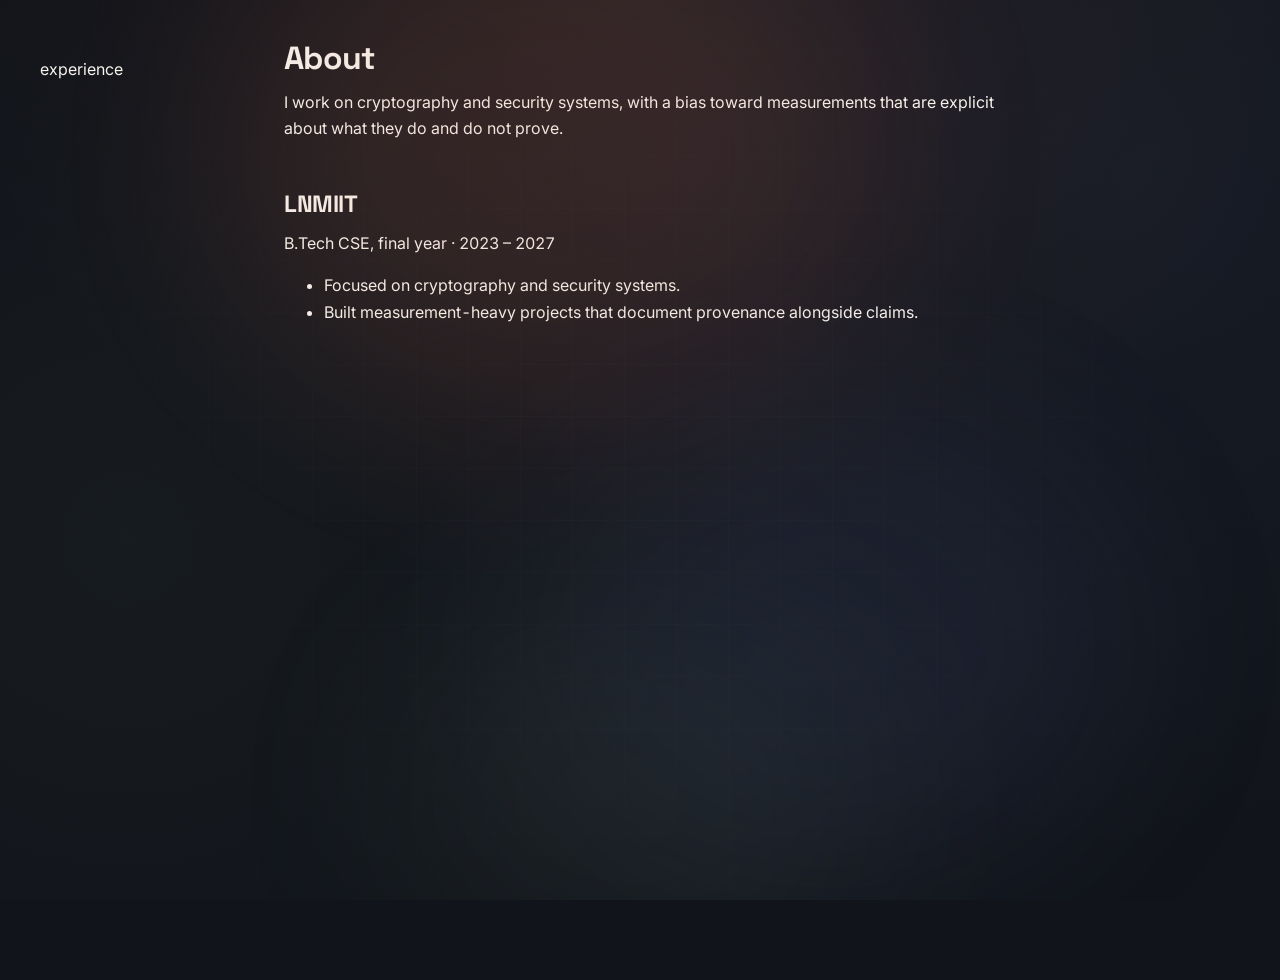
==== about/index.html @ dc4ce3a3 "Deploy portfolio: Human-centric warm palette, visible animations, mobile responsiveness, dispute des" ====
<!DOCTYPE html><html lang="en" data-astro-cid-37fxchfa> <head><meta charset="utf-8"><meta name="viewport" content="width=device-width, initial-scale=1"><meta name="description" content><link rel="canonical" href="https://raghavpathak.me/about/"><meta property="og:title" content="About | Raghav Pathak"><meta property="og:description" content><meta property="og:url" content="https://raghavpathak.me/about/"><meta property="og:type" content="website"><meta property="og:image" content="https://raghavpathak.me/og.png"><meta property="og:image:width" content="1200"><meta property="og:image:height" content="630"><meta name="twitter:card" content="summary_large_image"><title>About | Raghav Pathak</title><link rel="stylesheet" href="/_astro/about.CEhJTLS2.css">
<style>.prose[data-astro-cid-apjhz64k]{max-width:72ch;font-size:1rem}.prose[data-astro-cid-apjhz64k] h1{font-size:2rem;line-height:1.15;margin:0 0 .75rem}.prose[data-astro-cid-apjhz64k] h2{font-size:1.47rem;line-height:1.2;margin:3rem 0 .75rem}.prose[data-astro-cid-apjhz64k] h3{font-size:1.18rem;line-height:1.3;margin:2rem 0 .5rem}.prose[data-astro-cid-apjhz64k] p,.prose[data-astro-cid-apjhz64k] ul,.prose[data-astro-cid-apjhz64k] ol,.prose[data-astro-cid-apjhz64k] pre{margin:0 0 1rem}.prose[data-astro-cid-apjhz64k] code{font-family:var(--font-mono);font-size:.875em;background:#ffffff0f;padding:.15rem .4rem;border-radius:4px;border:1px solid var(--rule)}.prose[data-astro-cid-apjhz64k] pre code{background:transparent;padding:0;border:none}
.page[data-astro-cid-kh7btl4r]{display:grid;grid-template-columns:200px minmax(0,1fr);gap:var(--gutter)}@media(max-width:1023px){.page[data-astro-cid-kh7btl4r]{grid-template-columns:1fr;gap:1rem}}
</style></head> <body data-astro-cid-37fxchfa> <div class="interactive-bg-wrapper" id="interactive-bg-wrapper" aria-hidden="true" data-astro-cid-t4ic7t5r> <!-- Warm Architectural Micro-Grid --> <div class="ambient-grid-overlay" data-astro-cid-t4ic7t5r></div> <!-- Warm Breathing Ambient Aurora Meshes --> <div class="ambient-aurora-glow glow-terracotta" data-astro-cid-t4ic7t5r></div> <div class="ambient-aurora-glow glow-indigo" data-astro-cid-t4ic7t5r></div> <div class="ambient-aurora-glow glow-sage" data-astro-cid-t4ic7t5r></div> <!-- Interactive Dual-Domain Constellation Canvas --> <canvas id="ambient-canvas" class="ambient-canvas" data-astro-cid-t4ic7t5r></canvas> </div> <script>
  (function() {
    var canvas = document.getElementById('ambient-canvas');
    if (!canvas) return;

    var ctx = canvas.getContext('2d');
    if (!ctx) return;

    var width = 0;
    var height = 0;
    var animationFrameId = null;

    // Smooth mouse position tracking with physics spring
    var mouse = {
      x: -2000,
      y: -2000,
      targetX: -2000,
      targetY: -2000,
      radius: 175,
      isActive: false
    };

    function resize() {
      var dpr = Math.min(window.devicePixelRatio || 1, 2);
      width = canvas.width = window.innerWidth * dpr;
      height = canvas.height = window.innerHeight * dpr;
      canvas.style.width = window.innerWidth + 'px';
      canvas.style.height = window.innerHeight + 'px';
      ctx.scale(dpr, dpr);
    }
    resize();
    window.addEventListener('resize', resize, { passive: true });

    window.addEventListener('mousemove', function(e) {
      mouse.targetX = e.clientX;
      mouse.targetY = e.clientY;
      mouse.isActive = true;
    }, { passive: true });

    window.addEventListener('mouseleave', function() {
      mouse.targetX = -2000;
      mouse.targetY = -2000;
      mouse.isActive = false;
    }, { passive: true });

    // Touch support for interactive mobile canvas
    window.addEventListener('touchmove', function(e) {
      if (e.touches.length > 0) {
        mouse.targetX = e.touches[0].clientX;
        mouse.targetY = e.touches[0].clientY;
        mouse.isActive = true;
      }
    }, { passive: true });

    var isMobile = window.innerWidth < 768;
    var particleCount = isMobile ? 26 : 48;
    var particles = [];

    // Node palette: Warm Terracotta (AI/Human), Slate Indigo (Cryptography), Soft Sand (Bridge)
    var nodeColors = [
      { r: 224, g: 122, b: 95, type: 'terracotta', glow: 'rgba(224, 122, 95, 0.7)' }, // Warm Terracotta
      { r: 107, g: 127, b: 196, type: 'indigo', glow: 'rgba(107, 127, 196, 0.7)' },     // Slate Indigo
      { r: 230, g: 204, b: 178, type: 'sand', glow: 'rgba(230, 204, 178, 0.6)' },       // Soft Sand
      { r: 139, g: 168, b: 136, type: 'sage', glow: 'rgba(139, 168, 136, 0.7)' }        // Muted Sage
    ];

    for (var i = 0; i < particleCount; i++) {
      var colorObj = nodeColors[i % nodeColors.length];
      var isSpecial = i % 4 === 0;
      particles.push({
        x: Math.random() * window.innerWidth,
        y: Math.random() * window.innerHeight,
        vx: (Math.random() - 0.5) * 0.45,
        vy: (Math.random() - 0.5) * 0.45,
        baseRadius: isSpecial ? 2.8 : (Math.random() * 1.5 + 1.6),
        alpha: Math.random() * 0.3 + 0.55, // Distinct, visible alpha (0.55 - 0.85)
        color: colorObj,
        isSpecial: isSpecial,
        pulseOffset: Math.random() * Math.PI * 2
      });
    }

    var time = 0;

    function render() {
      var displayWidth = window.innerWidth;
      var displayHeight = window.innerHeight;
      ctx.clearRect(0, 0, displayWidth, displayHeight);
      time += 0.02;

      // Fluid mouse lerping
      mouse.x += (mouse.targetX - mouse.x) * 0.08;
      mouse.y += (mouse.targetY - mouse.y) * 0.08;

      var mode = document.documentElement.getAttribute('data-mode') || 'gui';
      var isTerminal = mode === 'terminal';
      var globalAlphaMul = isTerminal ? 0.4 : 1.0;

      // Soft ambient light wash around cursor
      if (mouse.isActive && mouse.x > 0 && mouse.y > 0 && !isTerminal) {
        var radGrad = ctx.createRadialGradient(mouse.x, mouse.y, 0, mouse.x, mouse.y, 220);
        radGrad.addColorStop(0, 'rgba(224, 122, 95, 0.07)');
        radGrad.addColorStop(0.5, 'rgba(107, 127, 196, 0.04)');
        radGrad.addColorStop(1, 'transparent');
        ctx.fillStyle = radGrad;
        ctx.fillRect(0, 0, displayWidth, displayHeight);
      }

      var maxConnectDist = isMobile ? 115 : 155;
      var maxConnectDistSq = maxConnectDist * maxConnectDist;

      // Draw connection lines first (behind particles)
      for (var i = 0; i < particles.length; i++) {
        var p1 = particles[i];

        for (var j = i + 1; j < particles.length; j++) {
          var p2 = particles[j];
          var dx = p1.x - p2.x;
          var dy = p1.y - p2.y;
          var distSq = dx * dx + dy * dy;

          if (distSq < maxConnectDistSq) {
            var cDist = Math.sqrt(distSq);
            var factor = 1 - cDist / maxConnectDist;
            
            // Check if near mouse for dynamic brightness amplification
            var midX = (p1.x + p2.x) * 0.5;
            var midY = (p1.y + p2.y) * 0.5;
            var mdx = midX - mouse.x;
            var mdy = midY - mouse.y;
            var mDist = Math.sqrt(mdx * mdx + mdy * mdy);
            var mouseBoost = (mDist < mouse.radius) ? (1 - mDist / mouse.radius) * 0.35 : 0;

            // Highly visible line alpha (0.18 - 0.42 with mouse boost)
            var lineAlpha = (factor * 0.22 + mouseBoost) * globalAlphaMul;

            ctx.beginPath();
            ctx.moveTo(p1.x, p1.y);
            ctx.lineTo(p2.x, p2.y);
            
            // Subtle dual-tone line blending
            if (p1.color.type === 'terracotta' || p2.color.type === 'terracotta') {
              ctx.strokeStyle = 'rgba(224, 122, 95, ' + lineAlpha + ')';
            } else {
              ctx.strokeStyle = 'rgba(107, 127, 196, ' + lineAlpha + ')';
            }
            ctx.lineWidth = mouseBoost > 0 ? 1.3 : 0.95;
            ctx.stroke();
          }
        }
      }

      // Update and draw luminescent nodes
      for (var i = 0; i < particles.length; i++) {
        var p = particles[i];

        // Organic drift
        p.x += p.vx;
        p.y += p.vy;

        // Smooth wrapping with boundary margin
        if (p.x < -20) p.x = displayWidth + 20;
        else if (p.x > displayWidth + 20) p.x = -20;
        if (p.y < -20) p.y = displayHeight + 20;
        else if (p.y > displayHeight + 20) p.y = -20;

        // Fluid cursor repulsion
        var cdx = p.x - mouse.x;
        var cdy = p.y - mouse.y;
        var dist = Math.sqrt(cdx * cdx + cdy * cdy);
        if (dist < mouse.radius && dist > 0) {
          var force = (mouse.radius - dist) / mouse.radius;
          p.x += (cdx / dist) * force * 1.5;
          p.y += (cdy / dist) * force * 1.5;
        }

        var breathing = Math.sin(time + p.pulseOffset) * 0.3;
        var curRadius = p.baseRadius + breathing;
        var curAlpha = Math.min(1.0, (p.alpha + breathing * 0.15) * globalAlphaMul);

        // Draw outer glowing halo
        ctx.save();
        ctx.shadowBlur = p.isSpecial ? 12 : 7;
        ctx.shadowColor = p.color.glow;

        ctx.beginPath();
        ctx.arc(p.x, p.y, curRadius, 0, Math.PI * 2);
        ctx.fillStyle = 'rgba(' + p.color.r + ', ' + p.color.g + ', ' + p.color.b + ', ' + curAlpha + ')';
        ctx.fill();

        // Technical cross mark on special nodes
        if (p.isSpecial && !isTerminal) {
          var arm = 4.5;
          ctx.strokeStyle = 'rgba(247, 244, 238, ' + (curAlpha * 0.6) + ')';
          ctx.lineWidth = 1;
          ctx.beginPath();
          ctx.moveTo(p.x - arm, p.y);
          ctx.lineTo(p.x + arm, p.y);
          ctx.moveTo(p.x, p.y - arm);
          ctx.lineTo(p.x, p.y + arm);
          ctx.stroke();
        }

        ctx.restore();
      }

      animationFrameId = requestAnimationFrame(render);
    }

    document.addEventListener('visibilitychange', function() {
      if (document.hidden) {
        if (animationFrameId) cancelAnimationFrame(animationFrameId);
      } else {
        animationFrameId = requestAnimationFrame(render);
      }
    });

    animationFrameId = requestAnimationFrame(render);
  })();
</script>   <main class="page grid" data-astro-cid-kh7btl4r> <div class="rail-col" data-astro-cid-kh7btl4r> <p class="section-label" data-astro-cid-kh7btl4r>experience</p> </div> <div class="prose" data-astro-cid-apjhz64k="true">  <h1 data-astro-cid-kh7btl4r>About</h1> <p data-astro-cid-kh7btl4r>
I work on cryptography and security systems, with a bias toward measurements that are explicit about what
        they do and do not prove.
</p> <section data-astro-cid-kh7btl4r> <h2 data-astro-cid-kh7btl4r>LNMIIT</h2> <p data-astro-cid-kh7btl4r>B.Tech CSE, final year · 2023 – 2027</p> <ul data-astro-cid-kh7btl4r> <li data-astro-cid-kh7btl4r>Focused on cryptography and security systems.</li><li data-astro-cid-kh7btl4r>Built measurement-heavy projects that document provenance alongside claims.</li> </ul> </section> </div>  </main>  </body></html>
---- _astro/about.CEhJTLS2.css ----
@import"https://fonts.googleapis.com/css2?family=Inter:wght@400;500;600;700&family=JetBrains+Mono:ital,wght@0,400;0,500;0,600;0,700;1,400&family=Space+Grotesk:wght@500;600;700&display=swap";:root,[data-theme=modern]{--ground: #11141a;--ground-mesh: radial-gradient(circle at 50% -12%, rgba(224, 122, 95, .09) 0%, transparent 60%), radial-gradient(circle at 90% 20%, rgba(107, 127, 196, .07) 0%, transparent 50%), radial-gradient(circle at 10% 60%, rgba(139, 168, 136, .05) 0%, transparent 45%);--panel: #171b24;--panel-glass: rgba(23, 27, 36, .82);--panel-hover: #1f2430;--panel-border: rgba(245, 240, 230, .09);--ink: #f7f4ee;--ink-dim: #cdc5b8;--ink-quiet: #8c857b;--rule: rgba(240, 232, 220, .08);--rule-bright: rgba(240, 232, 220, .16);--terracotta: #e07a5f;--terracotta-glow: rgba(224, 122, 95, .18);--sage: #8ba888;--sage-glow: rgba(139, 168, 136, .18);--indigo: #6b7fc4;--indigo-glow: rgba(107, 127, 196, .18);--sand: #e6ccb2;--cyan: #5ea8d8;--cyan-glow: rgba(94, 168, 216, .15);--blue: #5e81ac;--emerald: #8ba888;--emerald-glow: rgba(139, 168, 136, .15);--amber: #d97746;--violet: #818cf8;--measured: #5ea8d8;--sourced: #6b7fc4;--caveat: #e07a5f;--page-pad: clamp(16px, 3.5vw, 40px);--gutter: 44px;--radius-sm: 6px;--radius-md: 10px;--radius-lg: 14px;--font-mono: "JetBrains Mono", "IBM Plex Mono", ui-monospace, monospace;--font-sans: "Inter", system-ui, -apple-system, sans-serif;--font-display: "Space Grotesk", "Inter", sans-serif;color-scheme:dark}[data-theme=matrix]{--ground: #0d1410;--panel: #131c16;--panel-glass: rgba(19, 28, 22, .88);--panel-hover: #1a271f;--panel-border: rgba(139, 168, 136, .25);--ink: #e8f2e8;--ink-dim: #b4cbb7;--ink-quiet: #78977c;--rule: rgba(139, 168, 136, .12);--rule-bright: rgba(139, 168, 136, .22);--cyan: #8ba888;--cyan-glow: rgba(139, 168, 136, .25);--emerald: #8ba888;--measured: #8ba888;--caveat: #e07a5f}[data-theme=amber]{--ground: #16120e;--panel: #1f1a14;--panel-glass: rgba(31, 26, 20, .88);--panel-hover: #2a231b;--panel-border: rgba(224, 122, 95, .25);--ink: #f8f1e9;--ink-dim: #ddc7b5;--ink-quiet: #a58c79;--rule: rgba(224, 122, 95, .12);--rule-bright: rgba(224, 122, 95, .22);--cyan: #e07a5f;--cyan-glow: rgba(224, 122, 95, .25);--emerald: #d97746;--measured: #e07a5f;--caveat: #e07a5f}[data-theme=nord]{--ground: #181d24;--panel: #202731;--panel-glass: rgba(32, 39, 49, .88);--panel-hover: #29323f;--panel-border: rgba(107, 127, 196, .25);--ink: #f0f3f8;--ink-dim: #c8d3e2;--ink-quiet: #8696ad;--rule: rgba(107, 127, 196, .12);--rule-bright: rgba(107, 127, 196, .22);--cyan: #6b7fc4;--cyan-glow: rgba(107, 127, 196, .25);--emerald: #8ba888;--measured: #6b7fc4;--caveat: #e07a5f}html{background:var(--ground);background-image:var(--ground-mesh);background-attachment:fixed;color:var(--ink);font-family:var(--font-sans);font-size:16px;line-height:1.65;font-variant-numeric:tabular-nums;-webkit-font-smoothing:antialiased;-moz-osx-font-smoothing:grayscale}body{margin:0;min-height:100vh;background:transparent;color:var(--ink)}a{color:var(--cyan);text-decoration:none;transition:all .15s ease}a:hover{color:var(--ink);text-decoration:underline;text-underline-offset:.2em}h1,h2,h3,h4,h5,h6{color:var(--ink);font-family:var(--font-display);letter-spacing:-.02em}code,pre,kbd{font-family:var(--font-mono)}img,svg{display:block;max-width:100%}button,input,textarea,select{font:inherit}::selection{background:#e07a5f4d;color:#fff}::-webkit-scrollbar{width:8px;height:8px}::-webkit-scrollbar-track{background:var(--ground)}::-webkit-scrollbar-thumb{background:var(--rule);border-radius:4px}::-webkit-scrollbar-thumb:hover{background:var(--rule-bright)}@keyframes radarPulse{0%{box-shadow:0 0 #e07a5fb3}70%{box-shadow:0 0 0 7px #e07a5f00}to{box-shadow:0 0 #e07a5f00}}@keyframes radarPulseEmerald{0%{box-shadow:0 0 #8ba888b3}70%{box-shadow:0 0 0 7px #8ba88800}to{box-shadow:0 0 #8ba88800}}@keyframes fadeIn{0%{opacity:0}to{opacity:1}}@keyframes fadeInUp{0%{opacity:0;transform:translateY(14px)}to{opacity:1;transform:translateY(0)}}@keyframes badgeShimmer{0%{background-position:-200% 0}to{background-position:200% 0}}@keyframes scanlineAnim{0%{transform:translateY(-100%)}to{transform:translateY(1000%)}}@keyframes flowTravel{0%{left:0%;opacity:0}20%{opacity:1}80%{opacity:1}to{left:100%;opacity:0}}@keyframes nodeGlowPulse{0%,to{border-color:#38bdf840;box-shadow:0 0 15px #38bdf80d}50%{border-color:#38bdf8b3;box-shadow:0 0 25px #38bdf833}}@keyframes emeraldGlowPulse{0%,to{border-color:#34d39940;box-shadow:0 0 15px #34d3990d}50%{border-color:#34d399bf;box-shadow:0 0 25px #34d39940}}@keyframes tokenStream{0%{transform:translateY(0) scale(.9);opacity:.3}50%{transform:translateY(-6px) scale(1.05);opacity:1}to{transform:translateY(0) scale(.9);opacity:.3}}@keyframes matchCross{0%{transform:scale(.95);opacity:.7}50%{transform:scale(1.05);opacity:1;filter:drop-shadow(0 0 12px rgba(16,185,129,.6))}to{transform:scale(.95);opacity:.7}}.interactive-bg-wrapper[data-astro-cid-t4ic7t5r]{position:fixed;inset:0;width:100vw;height:100vh;pointer-events:none;z-index:0;overflow:hidden}.ambient-grid-overlay[data-astro-cid-t4ic7t5r]{position:absolute;inset:0;background-size:52px 52px;background-image:linear-gradient(to right,rgba(240,232,220,.02) 1px,transparent 1px),linear-gradient(to bottom,rgba(240,232,220,.02) 1px,transparent 1px);mask-image:radial-gradient(ellipse at center,rgba(0,0,0,.9) 0%,transparent 85%);-webkit-mask-image:radial-gradient(ellipse at center,rgba(0,0,0,.9) 0%,transparent 85%)}.ambient-aurora-glow[data-astro-cid-t4ic7t5r]{position:absolute;border-radius:50%;filter:blur(100px);pointer-events:none;animation:breathingGlow 20s ease-in-out infinite alternate}.glow-terracotta[data-astro-cid-t4ic7t5r]{top:-12%;left:18%;width:650px;height:520px;background:#e07a5f;opacity:.12}.glow-indigo[data-astro-cid-t4ic7t5r]{top:45%;right:12%;width:600px;height:480px;background:#6b7fc4;opacity:.1;animation-delay:-10s}.glow-sage[data-astro-cid-t4ic7t5r]{bottom:-10%;left:30%;width:500px;height:400px;background:#8ba888;opacity:.07;animation-delay:-5s}@keyframes breathingGlow{0%{transform:scale(.92) translate(0);opacity:.08}50%{transform:scale(1.1) translate(30px,-20px);opacity:.14}to{transform:scale(.96) translate(-20px,30px);opacity:.09}}.ambient-canvas[data-astro-cid-t4ic7t5r]{position:absolute;top:0;left:0;width:100%;height:100%}[data-mode=terminal] .ambient-aurora-glow[data-astro-cid-t4ic7t5r]{display:none}[data-mode=terminal] .ambient-grid-overlay[data-astro-cid-t4ic7t5r]{opacity:.35}body{padding:var(--page-pad)}
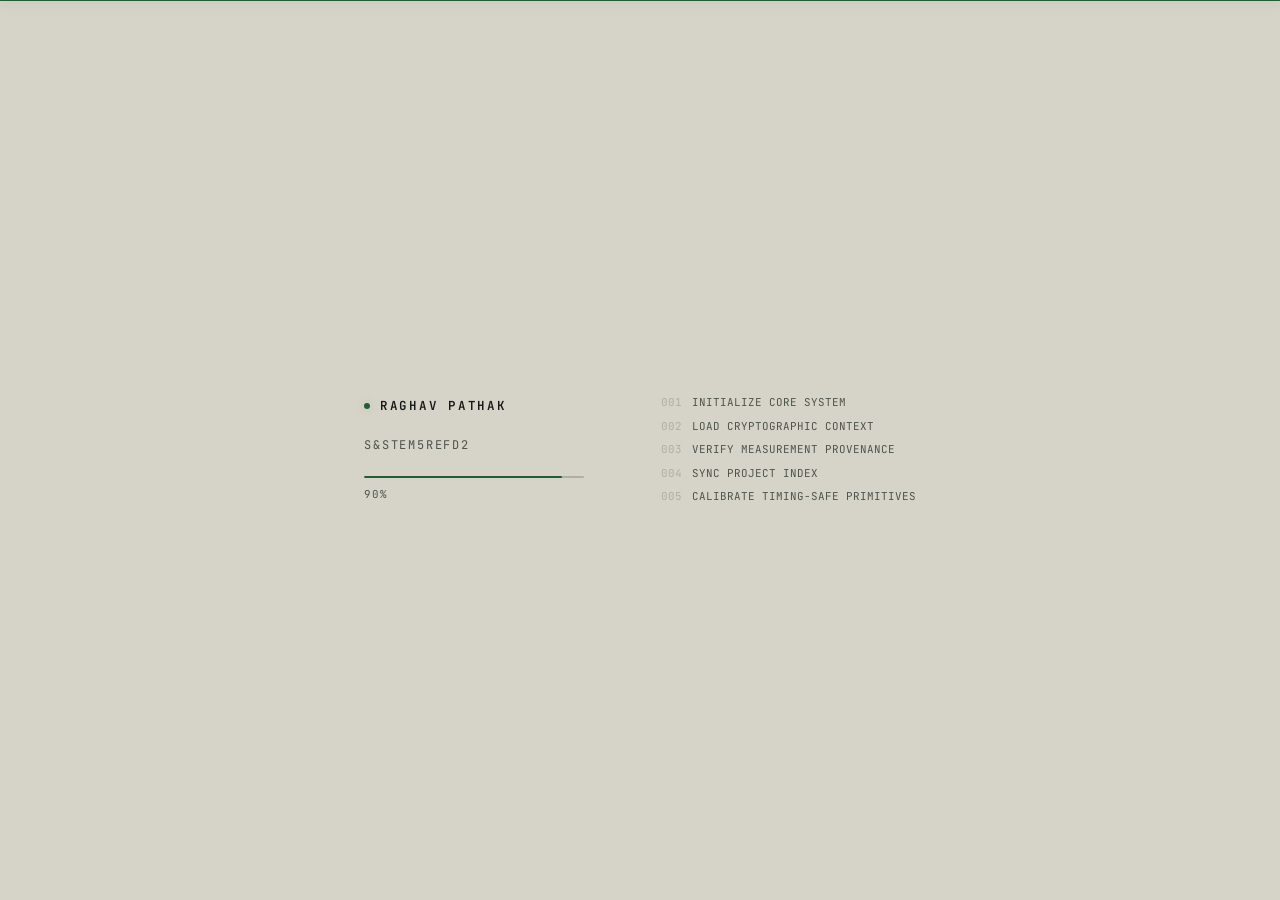
==== commit 0ddd18df: "Deploy portfolio: Verdigris & Slate palette, scroll-pinned spotlight sequence, project-card tilt, bo" ====
--- a/about/index.html
+++ b/about/index.html
@@ -1,226 +1,272 @@
-<!DOCTYPE html><html lang="en" data-astro-cid-37fxchfa> <head><meta charset="utf-8"><meta name="viewport" content="width=device-width, initial-scale=1"><meta name="description" content><link rel="canonical" href="https://raghavpathak.me/about/"><meta property="og:title" content="About | Raghav Pathak"><meta property="og:description" content><meta property="og:url" content="https://raghavpathak.me/about/"><meta property="og:type" content="website"><meta property="og:image" content="https://raghavpathak.me/og.png"><meta property="og:image:width" content="1200"><meta property="og:image:height" content="630"><meta name="twitter:card" content="summary_large_image"><title>About | Raghav Pathak</title><link rel="stylesheet" href="/_astro/about.CEhJTLS2.css">
-<style>.prose[data-astro-cid-apjhz64k]{max-width:72ch;font-size:1rem}.prose[data-astro-cid-apjhz64k] h1{font-size:2rem;line-height:1.15;margin:0 0 .75rem}.prose[data-astro-cid-apjhz64k] h2{font-size:1.47rem;line-height:1.2;margin:3rem 0 .75rem}.prose[data-astro-cid-apjhz64k] h3{font-size:1.18rem;line-height:1.3;margin:2rem 0 .5rem}.prose[data-astro-cid-apjhz64k] p,.prose[data-astro-cid-apjhz64k] ul,.prose[data-astro-cid-apjhz64k] ol,.prose[data-astro-cid-apjhz64k] pre{margin:0 0 1rem}.prose[data-astro-cid-apjhz64k] code{font-family:var(--font-mono);font-size:.875em;background:#ffffff0f;padding:.15rem .4rem;border-radius:4px;border:1px solid var(--rule)}.prose[data-astro-cid-apjhz64k] pre code{background:transparent;padding:0;border:none}
+<!DOCTYPE html><html lang="en" data-astro-cid-37fxchfa> <head><meta charset="utf-8"><meta name="viewport" content="width=device-width, initial-scale=1"><meta name="description" content><link rel="canonical" href="https://raghavpathak.me/about/"><meta property="og:title" content="About | Raghav Pathak"><meta property="og:description" content><meta property="og:url" content="https://raghavpathak.me/about/"><meta property="og:type" content="website"><meta property="og:image" content="https://raghavpathak.me/og.png"><meta property="og:image:width" content="1200"><meta property="og:image:height" content="630"><meta name="twitter:card" content="summary_large_image"><title>About | Raghav Pathak</title><link rel="stylesheet" href="/_astro/about.COLpCr-V.css">
+<style>.prose[data-astro-cid-apjhz64k]{max-width:72ch;font-size:1rem}.prose[data-astro-cid-apjhz64k] h1{font-size:2rem;line-height:1.15;margin:0 0 .75rem}.prose[data-astro-cid-apjhz64k] h2{font-size:1.47rem;line-height:1.2;margin:3rem 0 .75rem}.prose[data-astro-cid-apjhz64k] h3{font-size:1.18rem;line-height:1.3;margin:2rem 0 .5rem}.prose[data-astro-cid-apjhz64k] p,.prose[data-astro-cid-apjhz64k] ul,.prose[data-astro-cid-apjhz64k] ol,.prose[data-astro-cid-apjhz64k] pre{margin:0 0 1rem}.prose[data-astro-cid-apjhz64k] code{font-family:var(--font-mono);font-size:.875em;background:#ffffff0f;padding:.15rem .4rem;border-radius:4px;border:1px solid var(--rule)}.prose[data-astro-cid-apjhz64k] pre code{background:transparent;padding:0;border:none}.prose[data-astro-cid-apjhz64k] a{background-image:linear-gradient(currentColor,currentColor);background-repeat:no-repeat;background-position:0 100%;background-size:0% 1px;transition:background-size .35s cubic-bezier(.22,.9,.3,1),color .15s ease}.prose[data-astro-cid-apjhz64k] a:hover{background-size:100% 1px}@media(prefers-reduced-motion:reduce){.prose[data-astro-cid-apjhz64k] a{transition:none}}
 .page[data-astro-cid-kh7btl4r]{display:grid;grid-template-columns:200px minmax(0,1fr);gap:var(--gutter)}@media(max-width:1023px){.page[data-astro-cid-kh7btl4r]{grid-template-columns:1fr;gap:1rem}}
-</style></head> <body data-astro-cid-37fxchfa> <div class="interactive-bg-wrapper" id="interactive-bg-wrapper" aria-hidden="true" data-astro-cid-t4ic7t5r> <!-- Warm Architectural Micro-Grid --> <div class="ambient-grid-overlay" data-astro-cid-t4ic7t5r></div> <!-- Warm Breathing Ambient Aurora Meshes --> <div class="ambient-aurora-glow glow-terracotta" data-astro-cid-t4ic7t5r></div> <div class="ambient-aurora-glow glow-indigo" data-astro-cid-t4ic7t5r></div> <div class="ambient-aurora-glow glow-sage" data-astro-cid-t4ic7t5r></div> <!-- Interactive Dual-Domain Constellation Canvas --> <canvas id="ambient-canvas" class="ambient-canvas" data-astro-cid-t4ic7t5r></canvas> </div> <script>
-  (function() {
-    var canvas = document.getElementById('ambient-canvas');
-    if (!canvas) return;
-
-    var ctx = canvas.getContext('2d');
-    if (!ctx) return;
-
-    var width = 0;
-    var height = 0;
-    var animationFrameId = null;
-
-    // Smooth mouse position tracking with physics spring
-    var mouse = {
-      x: -2000,
-      y: -2000,
-      targetX: -2000,
-      targetY: -2000,
-      radius: 175,
-      isActive: false
-    };
-
-    function resize() {
-      var dpr = Math.min(window.devicePixelRatio || 1, 2);
-      width = canvas.width = window.innerWidth * dpr;
-      height = canvas.height = window.innerHeight * dpr;
-      canvas.style.width = window.innerWidth + 'px';
-      canvas.style.height = window.innerHeight + 'px';
-      ctx.scale(dpr, dpr);
-    }
-    resize();
-    window.addEventListener('resize', resize, { passive: true });
-
-    window.addEventListener('mousemove', function(e) {
-      mouse.targetX = e.clientX;
-      mouse.targetY = e.clientY;
-      mouse.isActive = true;
-    }, { passive: true });
-
-    window.addEventListener('mouseleave', function() {
-      mouse.targetX = -2000;
-      mouse.targetY = -2000;
-      mouse.isActive = false;
-    }, { passive: true });
-
-    // Touch support for interactive mobile canvas
-    window.addEventListener('touchmove', function(e) {
-      if (e.touches.length > 0) {
-        mouse.targetX = e.touches[0].clientX;
-        mouse.targetY = e.touches[0].clientY;
-        mouse.isActive = true;
-      }
-    }, { passive: true });
-
-    var isMobile = window.innerWidth < 768;
-    var particleCount = isMobile ? 26 : 48;
-    var particles = [];
-
-    // Node palette: Warm Terracotta (AI/Human), Slate Indigo (Cryptography), Soft Sand (Bridge)
-    var nodeColors = [
-      { r: 224, g: 122, b: 95, type: 'terracotta', glow: 'rgba(224, 122, 95, 0.7)' }, // Warm Terracotta
-      { r: 107, g: 127, b: 196, type: 'indigo', glow: 'rgba(107, 127, 196, 0.7)' },     // Slate Indigo
-      { r: 230, g: 204, b: 178, type: 'sand', glow: 'rgba(230, 204, 178, 0.6)' },       // Soft Sand
-      { r: 139, g: 168, b: 136, type: 'sage', glow: 'rgba(139, 168, 136, 0.7)' }        // Muted Sage
+</style></head> <body data-astro-cid-37fxchfa> <div id="boot-overlay" class="boot-overlay" aria-hidden="true" data-astro-cid-qozdfemc> <div class="boot-scan-line" id="boot-scan-line" data-astro-cid-qozdfemc></div> <div class="boot-grid" data-astro-cid-qozdfemc> <div class="boot-main" data-astro-cid-qozdfemc> <div class="boot-emblem" data-astro-cid-qozdfemc> <span class="boot-emblem-dot" data-astro-cid-qozdfemc></span> <span class="boot-emblem-name" data-astro-cid-qozdfemc>RAGHAV PATHAK</span> </div> <div class="boot-scramble-line" id="boot-scramble-line" data-astro-cid-qozdfemc>INITIALIZING</div> <div class="boot-progress-wrapper" data-astro-cid-qozdfemc> <div class="boot-progress-track" data-astro-cid-qozdfemc> <div class="boot-progress-bar" id="boot-progress-bar" data-astro-cid-qozdfemc></div> </div> <div class="boot-counter" id="boot-counter" data-astro-cid-qozdfemc>0%</div> </div> </div> <div class="boot-log" id="boot-log" aria-hidden="true" data-astro-cid-qozdfemc></div> </div> </div> <script>
+  (function() {
+    var overlay = document.getElementById('boot-overlay');
+    if (!overlay) return;
+
+    var reduceMotion = window.matchMedia && window.matchMedia('(prefers-reduced-motion: reduce)').matches;
+
+    var hasBooted = false;
+    try {
+      hasBooted = sessionStorage.getItem('portfolio_boot_seen') === 'true';
+    } catch (e) {}
+
+    var urlParams = new URLSearchParams(window.location.search);
+    var forceReboot = urlParams.get('reboot') === 'true';
+
+    if ((hasBooted && !forceReboot) || reduceMotion) {
+      overlay.style.display = 'none';
+      try { sessionStorage.setItem('portfolio_boot_seen', 'true'); } catch (e) {}
+      return;
+    }
+
+    overlay.style.display = 'flex';
+
+    var scrambleEl = document.getElementById('boot-scramble-line');
+    var barEl = document.getElementById('boot-progress-bar');
+    var counterEl = document.getElementById('boot-counter');
+    var logEl = document.getElementById('boot-log');
+
+    var isDone = false;
+    var startTime = performance.now();
+    var duration = 1700;
+
+    var targetWords = ['DECRYPTING', 'CALIBRATING', 'SYSTEM READY'];
+    var glyphs = '0123456789ABCDEF!@#$%&*';
+
+    var logLines = [
+      'INITIALIZE CORE SYSTEM',
+      'LOAD CRYPTOGRAPHIC CONTEXT',
+      'VERIFY MEASUREMENT PROVENANCE',
+      'SYNC PROJECT INDEX',
+      'CALIBRATE TIMING-SAFE PRIMITIVES',
+      'SYSTEM READY'
     ];
-
-    for (var i = 0; i < particleCount; i++) {
-      var colorObj = nodeColors[i % nodeColors.length];
-      var isSpecial = i % 4 === 0;
-      particles.push({
-        x: Math.random() * window.innerWidth,
-        y: Math.random() * window.innerHeight,
-        vx: (Math.random() - 0.5) * 0.45,
-        vy: (Math.random() - 0.5) * 0.45,
-        baseRadius: isSpecial ? 2.8 : (Math.random() * 1.5 + 1.6),
-        alpha: Math.random() * 0.3 + 0.55, // Distinct, visible alpha (0.55 - 0.85)
-        color: colorObj,
-        isSpecial: isSpecial,
-        pulseOffset: Math.random() * Math.PI * 2
+    var loggedCount = 0;
+
+    function appendLogLines(upTo) {
+      while (loggedCount < upTo && loggedCount < logLines.length) {
+        var line = document.createElement('div');
+        line.className = 'boot-log-line';
+        var idx = document.createElement('span');
+        idx.className = 'boot-log-idx';
+        idx.textContent = String(loggedCount + 1).padStart(3, '0');
+        var text = document.createElement('span');
+        text.textContent = logLines[loggedCount];
+        line.appendChild(idx);
+        line.appendChild(text);
+        if (logEl) logEl.appendChild(line);
+        loggedCount++;
+      }
+    }
+
+    function finish() {
+      if (isDone) return;
+      isDone = true;
+
+      if (barEl) barEl.style.width = '100%';
+      if (counterEl) counterEl.textContent = '100%';
+      if (scrambleEl) scrambleEl.textContent = 'SYSTEM READY';
+      appendLogLines(logLines.length);
+
+      try {
+        sessionStorage.setItem('portfolio_boot_seen', 'true');
+      } catch (e) {}
+
+      overlay.classList.add('boot-fade-out');
+      setTimeout(function() {
+        overlay.style.display = 'none';
+      }, 350);
+    }
+
+    function frame(now) {
+      if (isDone) return;
+      var elapsed = now - startTime;
+      var progress = Math.min(elapsed / duration, 1);
+
+      var ease = 1 - Math.pow(1 - progress, 2);
+      var currentPct = Math.floor(ease * 100);
+
+      if (barEl) barEl.style.width = currentPct + '%';
+      if (counterEl) counterEl.textContent = currentPct + '%';
+
+      appendLogLines(Math.ceil(progress * logLines.length));
+
+      var wordIndex = Math.min(Math.floor(progress * targetWords.length), targetWords.length - 1);
+      var targetWord = targetWords[wordIndex];
+
+      if (progress >= 0.95) {
+        if (scrambleEl) scrambleEl.textContent = 'SYSTEM READY';
+      } else if (Math.random() < 0.35 && scrambleEl) {
+        var scrambled = '';
+        for (var i = 0; i < targetWord.length; i++) {
+          scrambled += Math.random() < 0.4 ? glyphs[Math.floor(Math.random() * glyphs.length)] : targetWord[i];
+        }
+        scrambleEl.textContent = scrambled;
+      }
+
+      if (progress < 1) {
+        requestAnimationFrame(frame);
+      } else {
+        setTimeout(finish, 200);
+      }
+    }
+
+    requestAnimationFrame(frame);
+
+    overlay.addEventListener('click', finish);
+    window.addEventListener('keydown', function(e) {
+      if (e.key === 'Escape' || e.code === 'Escape') {
+        finish();
+      }
+    });
+  })();
+</script>  <div class="interactive-bg-wrapper" id="interactive-bg-wrapper" aria-hidden="true" data-astro-cid-t4ic7t5r> <div class="paper-vignette" data-astro-cid-t4ic7t5r></div> <div class="paper-grain" data-astro-cid-t4ic7t5r></div> <div class="lantern-glow" id="lantern-glow" data-astro-cid-t4ic7t5r></div> </div> <script>
+  (function() {
+    var lantern = document.getElementById('lantern-glow');
+    var wrapper = document.getElementById('interactive-bg-wrapper');
+    if (!lantern || !wrapper) return;
+
+    var reduceMotion = window.matchMedia && window.matchMedia('(prefers-reduced-motion: reduce)').matches;
+    var canHover = window.matchMedia && window.matchMedia('(hover: hover) and (pointer: fine)').matches;
+
+    // --- Warm lantern light, gently trailing the cursor ---
+    if (canHover && !reduceMotion) {
+      var lx = window.innerWidth / 2;
+      var ly = window.innerHeight * 0.35;
+      var tx = lx;
+      var ty = ly;
+      var rafId = null;
+
+      window.addEventListener('mousemove', function(e) {
+        tx = e.clientX;
+        ty = e.clientY;
+        lantern.classList.add('is-lit');
+      }, { passive: true });
+
+      window.addEventListener('mouseleave', function() {
+        lantern.classList.remove('is-lit');
+      }, { passive: true });
+
+      function tick() {
+        lx += (tx - lx) * 0.045;
+        ly += (ty - ly) * 0.045;
+        lantern.style.transform = 'translate3d(' + (lx - 260) + 'px, ' + (ly - 260) + 'px, 0)';
+        rafId = requestAnimationFrame(tick);
+      }
+
+      document.addEventListener('visibilitychange', function() {
+        if (document.hidden) {
+          if (rafId) cancelAnimationFrame(rafId);
+          rafId = null;
+        } else if (!rafId) {
+          rafId = requestAnimationFrame(tick);
+        }
       });
-    }
-
-    var time = 0;
-
-    function render() {
-      var displayWidth = window.innerWidth;
-      var displayHeight = window.innerHeight;
-      ctx.clearRect(0, 0, displayWidth, displayHeight);
-      time += 0.02;
-
-      // Fluid mouse lerping
-      mouse.x += (mouse.targetX - mouse.x) * 0.08;
-      mouse.y += (mouse.targetY - mouse.y) * 0.08;
-
-      var mode = document.documentElement.getAttribute('data-mode') || 'gui';
-      var isTerminal = mode === 'terminal';
-      var globalAlphaMul = isTerminal ? 0.4 : 1.0;
-
-      // Soft ambient light wash around cursor
-      if (mouse.isActive && mouse.x > 0 && mouse.y > 0 && !isTerminal) {
-        var radGrad = ctx.createRadialGradient(mouse.x, mouse.y, 0, mouse.x, mouse.y, 220);
-        radGrad.addColorStop(0, 'rgba(224, 122, 95, 0.07)');
-        radGrad.addColorStop(0.5, 'rgba(107, 127, 196, 0.04)');
-        radGrad.addColorStop(1, 'transparent');
-        ctx.fillStyle = radGrad;
-        ctx.fillRect(0, 0, displayWidth, displayHeight);
-      }
-
-      var maxConnectDist = isMobile ? 115 : 155;
-      var maxConnectDistSq = maxConnectDist * maxConnectDist;
-
-      // Draw connection lines first (behind particles)
-      for (var i = 0; i < particles.length; i++) {
-        var p1 = particles[i];
-
-        for (var j = i + 1; j < particles.length; j++) {
-          var p2 = particles[j];
-          var dx = p1.x - p2.x;
-          var dy = p1.y - p2.y;
-          var distSq = dx * dx + dy * dy;
-
-          if (distSq < maxConnectDistSq) {
-            var cDist = Math.sqrt(distSq);
-            var factor = 1 - cDist / maxConnectDist;
-            
-            // Check if near mouse for dynamic brightness amplification
-            var midX = (p1.x + p2.x) * 0.5;
-            var midY = (p1.y + p2.y) * 0.5;
-            var mdx = midX - mouse.x;
-            var mdy = midY - mouse.y;
-            var mDist = Math.sqrt(mdx * mdx + mdy * mdy);
-            var mouseBoost = (mDist < mouse.radius) ? (1 - mDist / mouse.radius) * 0.35 : 0;
-
-            // Highly visible line alpha (0.18 - 0.42 with mouse boost)
-            var lineAlpha = (factor * 0.22 + mouseBoost) * globalAlphaMul;
-
-            ctx.beginPath();
-            ctx.moveTo(p1.x, p1.y);
-            ctx.lineTo(p2.x, p2.y);
-            
-            // Subtle dual-tone line blending
-            if (p1.color.type === 'terracotta' || p2.color.type === 'terracotta') {
-              ctx.strokeStyle = 'rgba(224, 122, 95, ' + lineAlpha + ')';
-            } else {
-              ctx.strokeStyle = 'rgba(107, 127, 196, ' + lineAlpha + ')';
-            }
-            ctx.lineWidth = mouseBoost > 0 ? 1.3 : 0.95;
-            ctx.stroke();
-          }
-        }
-      }
-
-      // Update and draw luminescent nodes
-      for (var i = 0; i < particles.length; i++) {
-        var p = particles[i];
-
-        // Organic drift
-        p.x += p.vx;
-        p.y += p.vy;
-
-        // Smooth wrapping with boundary margin
-        if (p.x < -20) p.x = displayWidth + 20;
-        else if (p.x > displayWidth + 20) p.x = -20;
-        if (p.y < -20) p.y = displayHeight + 20;
-        else if (p.y > displayHeight + 20) p.y = -20;
-
-        // Fluid cursor repulsion
-        var cdx = p.x - mouse.x;
-        var cdy = p.y - mouse.y;
-        var dist = Math.sqrt(cdx * cdx + cdy * cdy);
-        if (dist < mouse.radius && dist > 0) {
-          var force = (mouse.radius - dist) / mouse.radius;
-          p.x += (cdx / dist) * force * 1.5;
-          p.y += (cdy / dist) * force * 1.5;
-        }
-
-        var breathing = Math.sin(time + p.pulseOffset) * 0.3;
-        var curRadius = p.baseRadius + breathing;
-        var curAlpha = Math.min(1.0, (p.alpha + breathing * 0.15) * globalAlphaMul);
-
-        // Draw outer glowing halo
-        ctx.save();
-        ctx.shadowBlur = p.isSpecial ? 12 : 7;
-        ctx.shadowColor = p.color.glow;
-
-        ctx.beginPath();
-        ctx.arc(p.x, p.y, curRadius, 0, Math.PI * 2);
-        ctx.fillStyle = 'rgba(' + p.color.r + ', ' + p.color.g + ', ' + p.color.b + ', ' + curAlpha + ')';
-        ctx.fill();
-
-        // Technical cross mark on special nodes
-        if (p.isSpecial && !isTerminal) {
-          var arm = 4.5;
-          ctx.strokeStyle = 'rgba(247, 244, 238, ' + (curAlpha * 0.6) + ')';
-          ctx.lineWidth = 1;
-          ctx.beginPath();
-          ctx.moveTo(p.x - arm, p.y);
-          ctx.lineTo(p.x + arm, p.y);
-          ctx.moveTo(p.x, p.y - arm);
-          ctx.lineTo(p.x, p.y + arm);
-          ctx.stroke();
-        }
-
-        ctx.restore();
-      }
-
-      animationFrameId = requestAnimationFrame(render);
-    }
-
-    document.addEventListener('visibilitychange', function() {
-      if (document.hidden) {
-        if (animationFrameId) cancelAnimationFrame(animationFrameId);
-      } else {
-        animationFrameId = requestAnimationFrame(render);
-      }
-    });
-
-    animationFrameId = requestAnimationFrame(render);
+
+      rafId = requestAnimationFrame(tick);
+    } else {
+      lantern.style.display = 'none';
+    }
+
+    // --- Slow parallax drift on the paper grain as the page scrolls ---
+    if (!reduceMotion) {
+      var ticking = false;
+      window.addEventListener('scroll', function() {
+        if (ticking) return;
+        ticking = true;
+        requestAnimationFrame(function() {
+          var offset = window.scrollY * 0.035;
+          wrapper.style.setProperty('--parallax-y', offset.toFixed(1) + 'px');
+          ticking = false;
+        });
+      }, { passive: true });
+    }
   })();
 </script>   <main class="page grid" data-astro-cid-kh7btl4r> <div class="rail-col" data-astro-cid-kh7btl4r> <p class="section-label" data-astro-cid-kh7btl4r>experience</p> </div> <div class="prose" data-astro-cid-apjhz64k="true">  <h1 data-astro-cid-kh7btl4r>About</h1> <p data-astro-cid-kh7btl4r>
 I work on cryptography and security systems, with a bias toward measurements that are explicit about what
         they do and do not prove.
-</p> <section data-astro-cid-kh7btl4r> <h2 data-astro-cid-kh7btl4r>LNMIIT</h2> <p data-astro-cid-kh7btl4r>B.Tech CSE, final year · 2023 – 2027</p> <ul data-astro-cid-kh7btl4r> <li data-astro-cid-kh7btl4r>Focused on cryptography and security systems.</li><li data-astro-cid-kh7btl4r>Built measurement-heavy projects that document provenance alongside claims.</li> </ul> </section> </div>  </main>  </body></html> +</p> <section data-reveal data-astro-cid-kh7btl4r> <h2 data-astro-cid-kh7btl4r>LNMIIT</h2> <p data-astro-cid-kh7btl4r>B.Tech CSE, final year · 2023 – 2027</p> <ul data-astro-cid-kh7btl4r> <li data-astro-cid-kh7btl4r>Focused on cryptography and security systems.</li><li data-astro-cid-kh7btl4r>Built measurement-heavy projects that document provenance alongside claims.</li> </ul> </section> </div>  </main>  <script>
+  (function() {
+    window.setPortfolioTheme = function(theme) {
+      if (!theme || !['modern', 'matrix', 'amber', 'nord'].includes(theme)) theme = 'modern';
+      if (theme === 'modern') {
+        document.documentElement.removeAttribute('data-theme');
+        document.documentElement.setAttribute('data-theme', 'modern');
+      } else {
+        document.documentElement.setAttribute('data-theme', theme);
+      }
+      try { localStorage.setItem('portfolio-theme', theme); } catch (e) {}
+
+      document.querySelectorAll('.btn-theme, .btn-theme-pill').forEach(function(btn) {
+        if (btn.getAttribute('data-theme-val') === theme) {
+          btn.classList.add('active');
+        } else {
+          btn.classList.remove('active');
+        }
+      });
+    };
+
+    window.cycleTheme = function() {
+      var themes = ['modern', 'amber', 'nord', 'matrix'];
+      var current = document.documentElement.getAttribute('data-theme') || 'modern';
+      var idx = themes.indexOf(current);
+      var next = themes[(idx + 1) % themes.length];
+      window.setPortfolioTheme(next);
+    };
+
+    var targetTheme = 'modern';
+    try {
+      var savedTheme = localStorage.getItem('portfolio-theme');
+      if (savedTheme && ['modern', 'matrix', 'amber', 'nord'].includes(savedTheme)) targetTheme = savedTheme;
+    } catch (e) {}
+    if (targetTheme !== 'modern') document.documentElement.setAttribute('data-theme', targetTheme);
+
+    document.addEventListener('DOMContentLoaded', function() {
+      window.setPortfolioTheme(targetTheme);
+    });
+  })();
+</script> <script>
+  (function() {
+    var reduceMotion = window.matchMedia && window.matchMedia('(prefers-reduced-motion: reduce)').matches;
+
+    function reveal(el) {
+      el.classList.add('is-visible');
+    }
+
+    function draw(el) {
+      el.classList.add('is-drawn');
+    }
+
+    function init() {
+      var revealEls = document.querySelectorAll('[data-reveal]');
+      var drawEls = document.querySelectorAll('[data-draw-line]');
+
+      if (reduceMotion || !('IntersectionObserver' in window)) {
+        revealEls.forEach(reveal);
+        drawEls.forEach(draw);
+        return;
+      }
+
+      var observer = new IntersectionObserver(function(entries, obs) {
+        entries.forEach(function(entry) {
+          if (!entry.isIntersecting) return;
+          if (entry.target.hasAttribute('data-reveal')) reveal(entry.target);
+          if (entry.target.hasAttribute('data-draw-line')) draw(entry.target);
+          obs.unobserve(entry.target);
+        });
+      }, { threshold: 0.15, rootMargin: '0px 0px -40px 0px' });
+
+      revealEls.forEach(function(el) { observer.observe(el); });
+      drawEls.forEach(function(el) { observer.observe(el); });
+    }
+
+    if (document.readyState === 'loading') {
+      document.addEventListener('DOMContentLoaded', init);
+    } else {
+      init();
+    }
+  })();
+</script> </body></html><!-- Sitewide Theme Controller (Modern / Amber / Nord / Matrix) --> 
--- a/_astro/about.COLpCr-V.css
+++ b/_astro/about.COLpCr-V.css
@@ -0,0 +1 @@
+@import"https://fonts.googleapis.com/css2?family=Inter:wght@400;500;600;700&family=JetBrains+Mono:ital,wght@0,400;0,500;0,600;0,700;1,400&family=Space+Grotesk:wght@500;600;700&display=swap";:root,[data-theme=modern]{--ground: #d6d4c8;--ground-mesh: none;--panel: #e4e2d6;--panel-glass: rgba(228, 226, 214, .86);--panel-hover: #ecebe0;--panel-border: rgba(22, 25, 26, .14);--ink: #16191a;--ink-dim: #3d423e;--ink-quiet: #4d534d;--rule: rgba(22, 25, 26, .1);--rule-bright: rgba(22, 25, 26, .2);--copper: #5a5238;--copper-glow: rgba(90, 82, 56, .15);--terracotta: #2f5d52;--terracotta-glow: rgba(47, 93, 82, .15);--sage: #4f6047;--sage-glow: rgba(79, 96, 71, .15);--indigo: #3d4c5c;--indigo-glow: rgba(61, 76, 92, .15);--sand: #2e2b22;--signal: #255c34;--signal-glow: rgba(37, 92, 52, .18);--cyan: #35566b;--cyan-glow: rgba(53, 86, 107, .12);--blue: #33465c;--emerald: #4f6047;--emerald-glow: rgba(79, 96, 71, .12);--amber: #5a5238;--violet: #584f5c;--measured: #5a5238;--sourced: #3d4c5c;--caveat: #2f5d52;--page-pad: clamp(16px, 3.5vw, 40px);--gutter: 44px;--radius-sm: 2px;--radius-md: 3px;--radius-lg: 4px;--radius-xl: 4px;--shadow-sm: 2px 2px 0 0 rgba(22, 25, 26, .18);--shadow-md: 4px 4px 0 0 rgba(22, 25, 26, .22);--shadow-lg: 6px 6px 0 0 rgba(22, 25, 26, .26);--shadow-warm: 3px 3px 0 0 rgba(47, 93, 82, .45);--tilt-shadow-color: rgba(22, 25, 26, .32);--video-accent: #7a3b3b;--font-mono: "JetBrains Mono", "IBM Plex Mono", ui-monospace, monospace;--font-sans: "Inter", system-ui, -apple-system, sans-serif;--font-display: "Space Grotesk", "Inter", sans-serif;--sidebar-w: 270px;--mobile-header-h: 64px;color-scheme:light}[data-theme=matrix]{--ground: #0d1410;--panel: #131c16;--panel-glass: rgba(19, 28, 22, .88);--panel-hover: #1a271f;--panel-border: rgba(139, 168, 136, .25);--ink: #e8f2e8;--ink-dim: #b4cbb7;--ink-quiet: #78977c;--rule: rgba(139, 168, 136, .12);--rule-bright: rgba(139, 168, 136, .22);--cyan: #8ba888;--cyan-glow: rgba(139, 168, 136, .25);--emerald: #8ba888;--measured: #8ba888;--caveat: #e07a5f;--copper: #d97746;--copper-glow: rgba(217, 119, 70, .15);--terracotta: #e07a5f;--terracotta-glow: rgba(224, 122, 95, .15);--sage: #8ba888;--sage-glow: rgba(139, 168, 136, .15);--indigo: #6b7fc4;--indigo-glow: rgba(107, 127, 196, .15);--sand: #e6ccb2;--signal: #3ddc6f;--signal-glow: rgba(61, 220, 111, .18);--blue: #5e81ac;--emerald-glow: rgba(139, 168, 136, .12);--amber: #d97746;--violet: #818cf8;--sourced: #6b7fc4;--shadow-sm: 2px 2px 0 0 rgba(0, 0, 0, .4);--shadow-md: 4px 4px 0 0 rgba(0, 0, 0, .45);--shadow-lg: 6px 6px 0 0 rgba(0, 0, 0, .5);--shadow-warm: 3px 3px 0 0 rgba(217, 119, 70, .45);--tilt-shadow-color: rgba(0, 0, 0, .55);--video-accent: #fca5a5;color-scheme:dark}[data-theme=amber]{--ground: #16120e;--panel: #1f1a14;--panel-glass: rgba(31, 26, 20, .88);--panel-hover: #2a231b;--panel-border: rgba(224, 122, 95, .25);--ink: #f8f1e9;--ink-dim: #ddc7b5;--ink-quiet: #a58c79;--rule: rgba(224, 122, 95, .12);--rule-bright: rgba(224, 122, 95, .22);--cyan: #e07a5f;--cyan-glow: rgba(224, 122, 95, .25);--emerald: #d97746;--measured: #e07a5f;--caveat: #e07a5f;--copper: #d97746;--copper-glow: rgba(217, 119, 70, .15);--terracotta: #e07a5f;--terracotta-glow: rgba(224, 122, 95, .15);--sage: #8ba888;--sage-glow: rgba(139, 168, 136, .15);--indigo: #6b7fc4;--indigo-glow: rgba(107, 127, 196, .15);--sand: #e6ccb2;--signal: #3ddc6f;--signal-glow: rgba(61, 220, 111, .18);--blue: #5e81ac;--emerald-glow: rgba(139, 168, 136, .12);--amber: #d97746;--violet: #818cf8;--sourced: #6b7fc4;--shadow-sm: 2px 2px 0 0 rgba(0, 0, 0, .4);--shadow-md: 4px 4px 0 0 rgba(0, 0, 0, .45);--shadow-lg: 6px 6px 0 0 rgba(0, 0, 0, .5);--shadow-warm: 3px 3px 0 0 rgba(217, 119, 70, .45);--tilt-shadow-color: rgba(0, 0, 0, .55);--video-accent: #fca5a5;color-scheme:dark}[data-theme=nord]{--ground: #181d24;--panel: #202731;--panel-glass: rgba(32, 39, 49, .88);--panel-hover: #29323f;--panel-border: rgba(107, 127, 196, .25);--ink: #f0f3f8;--ink-dim: #c8d3e2;--ink-quiet: #8696ad;--rule: rgba(107, 127, 196, .12);--rule-bright: rgba(107, 127, 196, .22);--cyan: #6b7fc4;--cyan-glow: rgba(107, 127, 196, .25);--emerald: #8ba888;--measured: #6b7fc4;--caveat: #e07a5f;--copper: #d97746;--copper-glow: rgba(217, 119, 70, .15);--terracotta: #e07a5f;--terracotta-glow: rgba(224, 122, 95, .15);--sage: #8ba888;--sage-glow: rgba(139, 168, 136, .15);--indigo: #6b7fc4;--indigo-glow: rgba(107, 127, 196, .15);--sand: #e6ccb2;--signal: #3ddc6f;--signal-glow: rgba(61, 220, 111, .18);--blue: #5e81ac;--emerald-glow: rgba(139, 168, 136, .12);--amber: #d97746;--violet: #818cf8;--sourced: #6b7fc4;--shadow-sm: 2px 2px 0 0 rgba(0, 0, 0, .4);--shadow-md: 4px 4px 0 0 rgba(0, 0, 0, .45);--shadow-lg: 6px 6px 0 0 rgba(0, 0, 0, .5);--shadow-warm: 3px 3px 0 0 rgba(217, 119, 70, .45);--tilt-shadow-color: rgba(0, 0, 0, .55);--video-accent: #fca5a5;color-scheme:dark}html{background:var(--ground);background-image:var(--ground-mesh);background-attachment:fixed;color:var(--ink);font-family:var(--font-sans);font-size:16px;line-height:1.65;font-variant-numeric:tabular-nums;-webkit-font-smoothing:antialiased;-moz-osx-font-smoothing:grayscale}body{margin:0;min-height:100vh;background:transparent;color:var(--ink)}a{color:var(--cyan);text-decoration:none;transition:color .15s ease}a:hover{color:var(--ink)}.ink-link{background-image:linear-gradient(currentColor,currentColor);background-repeat:no-repeat;background-position:0 100%;background-size:0% 1px;transition:background-size .35s cubic-bezier(.22,.9,.3,1),color .15s ease}.ink-link:hover{background-size:100% 1px}[data-draw-line]{position:relative}[data-draw-line]:before{content:"";position:absolute;top:0;left:0;width:100%;height:1px;background:var(--rule-bright);transform:scaleX(0);transform-origin:left center;transition:transform .9s cubic-bezier(.16,1,.3,1)}[data-draw-line].is-drawn:before{transform:scaleX(1)}[data-reveal]{opacity:0;transform:translateY(18px);transition:opacity .7s ease,transform .7s cubic-bezier(.16,1,.3,1)}[data-reveal].is-visible{opacity:1;transform:translateY(0)}@media(prefers-reduced-motion:reduce){[data-reveal]{opacity:1;transform:none;transition:none}[data-draw-line]:before{transform:scaleX(1);transition:none}a:not(.no-ink-underline){transition:none}}h1,h2,h3,h4,h5,h6{color:var(--ink);font-family:var(--font-display);letter-spacing:-.02em}code,pre,kbd{font-family:var(--font-mono)}img,svg{display:block;max-width:100%}button,input,textarea,select{font:inherit}::selection{background:#2f5d5259;color:var(--ink)}::-webkit-scrollbar{width:8px;height:8px}::-webkit-scrollbar-track{background:var(--ground)}::-webkit-scrollbar-thumb{background:var(--rule);border-radius:4px}::-webkit-scrollbar-thumb:hover{background:var(--rule-bright)}@keyframes radarPulse{0%{box-shadow:0 0 #2f5d52b3}70%{box-shadow:0 0 0 7px #2f5d5200}to{box-shadow:0 0 #2f5d5200}}@keyframes radarPulseEmerald{0%{box-shadow:0 0 #4f6242b3}70%{box-shadow:0 0 0 7px #4f624200}to{box-shadow:0 0 #4f624200}}@keyframes fadeIn{0%{opacity:0}to{opacity:1}}@keyframes fadeInUp{0%{opacity:0;transform:translateY(14px)}to{opacity:1;transform:translateY(0)}}@keyframes badgeShimmer{0%{background-position:-200% 0}to{background-position:200% 0}}@keyframes scanlineAnim{0%{transform:translateY(-100%)}to{transform:translateY(1000%)}}@keyframes flowTravel{0%{left:0%;opacity:0}20%{opacity:1}80%{opacity:1}to{left:100%;opacity:0}}@keyframes nodeGlowPulse{0%,to{border-color:#38bdf840;box-shadow:0 0 15px #38bdf80d}50%{border-color:#38bdf8b3;box-shadow:0 0 25px #38bdf833}}@keyframes emeraldGlowPulse{0%,to{border-color:#34d39940;box-shadow:0 0 15px #34d3990d}50%{border-color:#34d399bf;box-shadow:0 0 25px #34d39940}}@keyframes tokenStream{0%{transform:translateY(0) scale(.9);opacity:.3}50%{transform:translateY(-6px) scale(1.05);opacity:1}to{transform:translateY(0) scale(.9);opacity:.3}}@keyframes matchCross{0%{transform:scale(.95);opacity:.7}50%{transform:scale(1.05);opacity:1;filter:drop-shadow(0 0 12px rgba(16,185,129,.6))}to{transform:scale(.95);opacity:.7}}.interactive-bg-wrapper[data-astro-cid-t4ic7t5r]{position:fixed;inset:0;width:100vw;height:100vh;pointer-events:none;z-index:0;overflow:hidden;--parallax-y: 0px}.paper-vignette[data-astro-cid-t4ic7t5r]{position:absolute;inset:-5%;background:radial-gradient(ellipse at 50% 40%,transparent 45%,rgba(8,7,5,.5) 100%)}.paper-grain[data-astro-cid-t4ic7t5r]{position:absolute;inset:-10%;background-image:url("data:image/svg+xml,%3Csvg xmlns='http://www.w3.org/2000/svg' width='180' height='180'%3E%3Cfilter id='n'%3E%3CfeTurbulence type='fractalNoise' baseFrequency='0.85' numOctaves='2' stitchTiles='stitch'/%3E%3C/filter%3E%3Crect width='100%25' height='100%25' filter='url(%23n)'/%3E%3C/svg%3E");background-size:180px 180px;opacity:.05;mix-blend-mode:overlay;transform:translateY(var(--parallax-y));animation:grainDrift 22s steps(6) infinite}@keyframes grainDrift{0%{background-position:0% 0%}20%{background-position:-8% 3%}40%{background-position:5% -6%}60%{background-position:-4% -3%}80%{background-position:7% 6%}to{background-position:0% 0%}}.lantern-glow[data-astro-cid-t4ic7t5r]{position:absolute;top:0;left:0;width:520px;height:520px;border-radius:50%;background:radial-gradient(circle,rgba(47,93,82,.18) 0%,rgba(47,93,82,.08) 38%,transparent 70%);filter:blur(10px);opacity:0;transition:opacity .6s ease;will-change:transform}.lantern-glow[data-astro-cid-t4ic7t5r].is-lit{opacity:1}@media(prefers-reduced-motion:reduce){.paper-grain[data-astro-cid-t4ic7t5r]{animation:none}}.boot-overlay[data-astro-cid-qozdfemc]{position:fixed;inset:0;z-index:99999;background:var(--ground);display:flex;align-items:center;justify-content:center;transition:opacity .35s cubic-bezier(.16,1,.3,1),transform .35s cubic-bezier(.16,1,.3,1);cursor:default;user-select:none;overflow:hidden}.boot-overlay[data-astro-cid-qozdfemc].boot-fade-out{opacity:0;transform:scale(1.02);pointer-events:none}.boot-scan-line[data-astro-cid-qozdfemc]{position:absolute;left:0;right:0;top:0;height:1px;background:var(--signal);box-shadow:0 0 12px 1px var(--signal-glow, var(--signal));animation:bootScanSweep 1.7s cubic-bezier(.16,1,.3,1) 1}@keyframes bootScanSweep{0%{transform:translateY(0);opacity:.9}to{transform:translateY(100vh);opacity:0}}.boot-grid[data-astro-cid-qozdfemc]{display:flex;align-items:center;gap:clamp(2rem,6vw,5rem);padding:0 clamp(1.5rem,5vw,3rem)}.boot-main[data-astro-cid-qozdfemc]{display:flex;flex-direction:column;align-items:flex-start;gap:1.25rem;font-family:var(--font-mono, monospace)}.boot-emblem[data-astro-cid-qozdfemc]{display:flex;align-items:center;gap:.6rem}.boot-emblem-dot[data-astro-cid-qozdfemc]{width:6px;height:6px;border-radius:50%;background:var(--signal);box-shadow:0 0 8px var(--signal-glow, var(--signal));animation:emblemPulse 1.2s infinite ease-in-out alternate}@keyframes emblemPulse{0%{opacity:.4;transform:scale(.9)}to{opacity:1;transform:scale(1.1)}}.boot-emblem-name[data-astro-cid-qozdfemc]{font-size:.78rem;letter-spacing:.22em;color:var(--ink);font-weight:600}.boot-scramble-line[data-astro-cid-qozdfemc]{font-size:.75rem;letter-spacing:.15em;color:var(--ink-quiet);height:1.2rem;display:flex;align-items:center}.boot-progress-wrapper[data-astro-cid-qozdfemc]{display:flex;flex-direction:column;align-items:flex-start;gap:.5rem;width:220px}.boot-progress-track[data-astro-cid-qozdfemc]{width:100%;height:2px;background:var(--rule-bright);border-radius:9999px;overflow:hidden}.boot-progress-bar[data-astro-cid-qozdfemc]{width:0%;height:100%;background:var(--signal);border-radius:9999px;transition:width .05s linear}.boot-counter[data-astro-cid-qozdfemc]{font-size:.68rem;color:var(--ink-quiet);letter-spacing:.08em;font-family:var(--font-mono)}.boot-log[data-astro-cid-qozdfemc]{display:flex;flex-direction:column;gap:.35rem;font-family:var(--font-mono);font-size:.68rem;min-width:220px}.boot-log-line{display:flex;gap:.6rem;color:var(--ink-quiet);animation:bootLogIn .25s ease both}.boot-log-idx{color:var(--rule-bright)}@keyframes bootLogIn{0%{opacity:0;transform:translate(4px)}to{opacity:1;transform:translate(0)}}@media(max-width:640px){.boot-grid[data-astro-cid-qozdfemc]{flex-direction:column;align-items:flex-start;gap:1.5rem}.boot-log[data-astro-cid-qozdfemc]{display:none}}body{margin:0;padding:0;min-height:100vh;overflow-x:hidden}
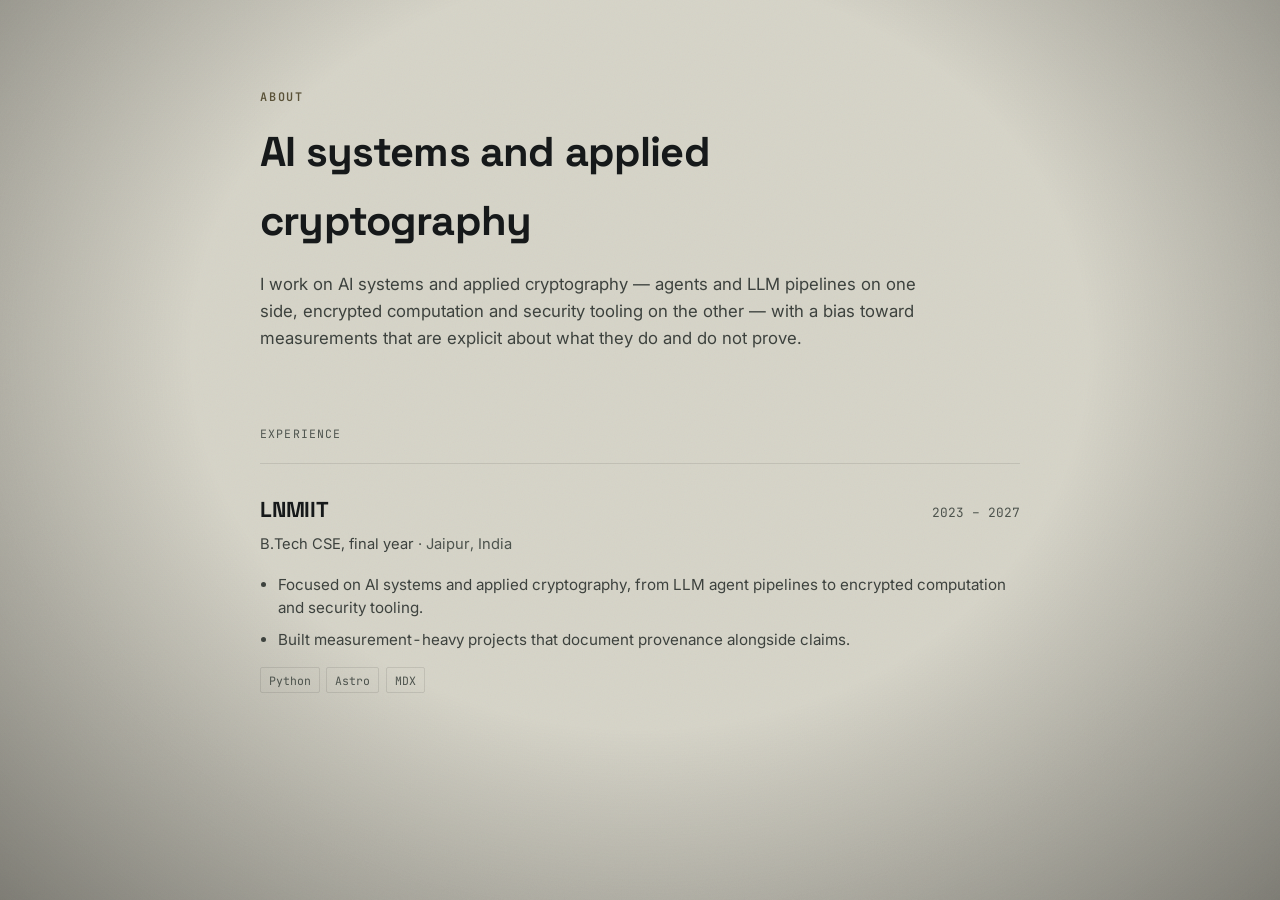
==== commit 7a7cbdbb: "Deploy portfolio: fix loading-screen hang, typographic project list with merged spotlight, rebalance" ====
--- a/about/index.html
+++ b/about/index.html
@@ -1,11 +1,35 @@
-<!DOCTYPE html><html lang="en" data-astro-cid-37fxchfa> <head><meta charset="utf-8"><meta name="viewport" content="width=device-width, initial-scale=1"><meta name="description" content><link rel="canonical" href="https://raghavpathak.me/about/"><meta property="og:title" content="About | Raghav Pathak"><meta property="og:description" content><meta property="og:url" content="https://raghavpathak.me/about/"><meta property="og:type" content="website"><meta property="og:image" content="https://raghavpathak.me/og.png"><meta property="og:image:width" content="1200"><meta property="og:image:height" content="630"><meta name="twitter:card" content="summary_large_image"><title>About | Raghav Pathak</title><link rel="stylesheet" href="/_astro/about.COLpCr-V.css">
-<style>.prose[data-astro-cid-apjhz64k]{max-width:72ch;font-size:1rem}.prose[data-astro-cid-apjhz64k] h1{font-size:2rem;line-height:1.15;margin:0 0 .75rem}.prose[data-astro-cid-apjhz64k] h2{font-size:1.47rem;line-height:1.2;margin:3rem 0 .75rem}.prose[data-astro-cid-apjhz64k] h3{font-size:1.18rem;line-height:1.3;margin:2rem 0 .5rem}.prose[data-astro-cid-apjhz64k] p,.prose[data-astro-cid-apjhz64k] ul,.prose[data-astro-cid-apjhz64k] ol,.prose[data-astro-cid-apjhz64k] pre{margin:0 0 1rem}.prose[data-astro-cid-apjhz64k] code{font-family:var(--font-mono);font-size:.875em;background:#ffffff0f;padding:.15rem .4rem;border-radius:4px;border:1px solid var(--rule)}.prose[data-astro-cid-apjhz64k] pre code{background:transparent;padding:0;border:none}.prose[data-astro-cid-apjhz64k] a{background-image:linear-gradient(currentColor,currentColor);background-repeat:no-repeat;background-position:0 100%;background-size:0% 1px;transition:background-size .35s cubic-bezier(.22,.9,.3,1),color .15s ease}.prose[data-astro-cid-apjhz64k] a:hover{background-size:100% 1px}@media(prefers-reduced-motion:reduce){.prose[data-astro-cid-apjhz64k] a{transition:none}}
-.page[data-astro-cid-kh7btl4r]{display:grid;grid-template-columns:200px minmax(0,1fr);gap:var(--gutter)}@media(max-width:1023px){.page[data-astro-cid-kh7btl4r]{grid-template-columns:1fr;gap:1rem}}
+<!DOCTYPE html><html lang="en" data-astro-cid-37fxchfa> <head><meta charset="utf-8"><meta name="viewport" content="width=device-width, initial-scale=1"><meta name="description" content="AI systems and applied cryptography engineer — agent pipelines, encrypted computation, and security tooling."><link rel="canonical" href="https://raghavpathak.me/about/"><meta property="og:title" content="About | Raghav Pathak"><meta property="og:description" content="AI systems and applied cryptography engineer — agent pipelines, encrypted computation, and security tooling."><meta property="og:url" content="https://raghavpathak.me/about/"><meta property="og:type" content="website"><meta property="og:image" content="https://raghavpathak.me/og.png"><meta property="og:image:width" content="1200"><meta property="og:image:height" content="630"><meta name="twitter:card" content="summary_large_image"><title>About | Raghav Pathak</title><!-- Fonts load async so a slow/blocked font fetch can never stall the boot
+         overlay's dismiss script (see note in global.css). The print-media
+         swap trick keeps this <link> out of the render/script-blocking path;
+         <noscript> covers browsers with JS disabled. --><link rel="preconnect" href="https://fonts.googleapis.com"><link rel="preconnect" href="https://fonts.gstatic.com" crossorigin><link rel="stylesheet" href="https://fonts.googleapis.com/css2?family=Inter:wght@400;500;600;700&family=JetBrains+Mono:ital,wght@0,400;0,500;0,600;0,700;1,400&family=Space+Grotesk:wght@500;600;700&display=swap" media="print" onload="this.media='all'"><noscript><link rel="stylesheet" href="https://fonts.googleapis.com/css2?family=Inter:wght@400;500;600;700&family=JetBrains+Mono:ital,wght@0,400;0,500;0,600;0,700;1,400&family=Space+Grotesk:wght@500;600;700&display=swap"></noscript><link rel="stylesheet" href="/_astro/about.C1ewSdlQ.css">
+<style>.about-page[data-astro-cid-kh7btl4r]{max-width:760px;margin:0 auto;padding:clamp(3rem,7vw,5.5rem) clamp(1.25rem,4vw,2rem) 6rem}.about-header[data-astro-cid-kh7btl4r]{margin-bottom:clamp(3rem,6vw,4.5rem)}.about-eyebrow[data-astro-cid-kh7btl4r]{display:block;font-family:var(--font-mono);font-size:.74rem;letter-spacing:.15em;color:var(--copper);font-weight:600;margin-bottom:.65rem}.about-title[data-astro-cid-kh7btl4r]{font-size:clamp(1.9rem,3.6vw,2.6rem);font-weight:800;letter-spacing:-.02em;margin:0 0 1rem;max-width:20ch}.about-sub[data-astro-cid-kh7btl4r]{font-size:1.05rem;line-height:1.6;color:var(--ink-dim);max-width:62ch;margin:0}.exp-section-label[data-astro-cid-kh7btl4r]{display:block;font-family:var(--font-mono);font-size:.72rem;text-transform:uppercase;letter-spacing:.1em;color:var(--ink-quiet);margin-bottom:1.25rem}.exp-entry[data-astro-cid-kh7btl4r]{padding:1.75rem 0;border-top:1px solid var(--rule)}.exp-entry[data-astro-cid-kh7btl4r]:first-of-type{border-top:1px solid var(--rule)}.exp-head[data-astro-cid-kh7btl4r]{display:flex;align-items:baseline;justify-content:space-between;gap:1rem;flex-wrap:wrap}.exp-org[data-astro-cid-kh7btl4r]{font-size:1.35rem;font-weight:700;letter-spacing:-.01em;margin:0;color:var(--ink)}.exp-period[data-astro-cid-kh7btl4r]{font-family:var(--font-mono);font-size:.8rem;color:var(--ink-quiet);white-space:nowrap}.exp-role[data-astro-cid-kh7btl4r]{color:var(--ink-dim);font-size:.92rem;margin:.3rem 0 1rem}.exp-location[data-astro-cid-kh7btl4r]{color:var(--ink-quiet)}.exp-did[data-astro-cid-kh7btl4r]{margin:0 0 1rem;padding-left:1.15rem;display:flex;flex-direction:column;gap:.5rem}.exp-did[data-astro-cid-kh7btl4r] li[data-astro-cid-kh7btl4r]{color:var(--ink-dim);line-height:1.55;font-size:.95rem}.exp-tools[data-astro-cid-kh7btl4r]{display:flex;flex-wrap:wrap;gap:.4rem}.exp-tool-chip[data-astro-cid-kh7btl4r]{font-family:var(--font-mono);font-size:.72rem;color:var(--ink-quiet);border:1px solid var(--rule);border-radius:var(--radius-sm);padding:.15rem .5rem}@media(max-width:640px){.about-page[data-astro-cid-kh7btl4r]{padding-top:2.5rem}}
 </style></head> <body data-astro-cid-37fxchfa> <div id="boot-overlay" class="boot-overlay" aria-hidden="true" data-astro-cid-qozdfemc> <div class="boot-scan-line" id="boot-scan-line" data-astro-cid-qozdfemc></div> <div class="boot-grid" data-astro-cid-qozdfemc> <div class="boot-main" data-astro-cid-qozdfemc> <div class="boot-emblem" data-astro-cid-qozdfemc> <span class="boot-emblem-dot" data-astro-cid-qozdfemc></span> <span class="boot-emblem-name" data-astro-cid-qozdfemc>RAGHAV PATHAK</span> </div> <div class="boot-scramble-line" id="boot-scramble-line" data-astro-cid-qozdfemc>INITIALIZING</div> <div class="boot-progress-wrapper" data-astro-cid-qozdfemc> <div class="boot-progress-track" data-astro-cid-qozdfemc> <div class="boot-progress-bar" id="boot-progress-bar" data-astro-cid-qozdfemc></div> </div> <div class="boot-counter" id="boot-counter" data-astro-cid-qozdfemc>0%</div> </div> </div> <div class="boot-log" id="boot-log" aria-hidden="true" data-astro-cid-qozdfemc></div> </div> </div> <script>
   (function() {
     var overlay = document.getElementById('boot-overlay');
     if (!overlay) return;
 
+    // Hard failsafe: no matter what else on this page fails — a thrown error,
+    // a stalled network fetch, requestAnimationFrame getting throttled/paused
+    // in a backgrounded tab — the overlay is force-dismissed after a fixed
+    // timeout. This timer is armed before any other logic below runs.
+    var failsafeMs = 2000;
+    var failsafeTimer = setTimeout(forceDismiss, failsafeMs);
+
+    function forceDismiss() {
+      clearTimeout(failsafeTimer);
+      overlay.classList.add('boot-fade-out');
+      overlay.style.display = 'none';
+      try { sessionStorage.setItem('portfolio_boot_seen', 'true'); } catch (e) {}
+    }
+
+    try {
+      runBootSequence();
+    } catch (e) {
+      forceDismiss();
+    }
+
+    function runBootSequence() {
+
     var reduceMotion = window.matchMedia && window.matchMedia('(prefers-reduced-motion: reduce)').matches;
 
     var hasBooted = false;
@@ -17,6 +41,7 @@
     var forceReboot = urlParams.get('reboot') === 'true';
 
     if ((hasBooted && !forceReboot) || reduceMotion) {
+      clearTimeout(failsafeTimer);
       overlay.style.display = 'none';
       try { sessionStorage.setItem('portfolio_boot_seen', 'true'); } catch (e) {}
       return;
@@ -65,6 +90,7 @@
     function finish() {
       if (isDone) return;
       isDone = true;
+      clearTimeout(failsafeTimer);
 
       if (barEl) barEl.style.width = '100%';
       if (counterEl) counterEl.textContent = '100%';
@@ -122,6 +148,8 @@
         finish();
       }
     });
+
+    } // end runBootSequence
   })();
 </script>  <div class="interactive-bg-wrapper" id="interactive-bg-wrapper" aria-hidden="true" data-astro-cid-t4ic7t5r> <div class="paper-vignette" data-astro-cid-t4ic7t5r></div> <div class="paper-grain" data-astro-cid-t4ic7t5r></div> <div class="lantern-glow" id="lantern-glow" data-astro-cid-t4ic7t5r></div> </div> <script>
   (function() {
@@ -185,10 +213,11 @@
       }, { passive: true });
     }
   })();
-</script>   <main class="page grid" data-astro-cid-kh7btl4r> <div class="rail-col" data-astro-cid-kh7btl4r> <p class="section-label" data-astro-cid-kh7btl4r>experience</p> </div> <div class="prose" data-astro-cid-apjhz64k="true">  <h1 data-astro-cid-kh7btl4r>About</h1> <p data-astro-cid-kh7btl4r>
-I work on cryptography and security systems, with a bias toward measurements that are explicit about what
-        they do and do not prove.
-</p> <section data-reveal data-astro-cid-kh7btl4r> <h2 data-astro-cid-kh7btl4r>LNMIIT</h2> <p data-astro-cid-kh7btl4r>B.Tech CSE, final year · 2023 – 2027</p> <ul data-astro-cid-kh7btl4r> <li data-astro-cid-kh7btl4r>Focused on cryptography and security systems.</li><li data-astro-cid-kh7btl4r>Built measurement-heavy projects that document provenance alongside claims.</li> </ul> </section> </div>  </main>  <script>
+</script>   <div class="about-page" data-astro-cid-kh7btl4r> <header class="about-header" data-reveal data-astro-cid-kh7btl4r> <span class="about-eyebrow" data-astro-cid-kh7btl4r>ABOUT</span> <h1 class="about-title" data-astro-cid-kh7btl4r>AI systems and applied cryptography</h1> <p class="about-sub" data-astro-cid-kh7btl4r>
+I work on AI systems and applied cryptography — agents and LLM pipelines on one side, encrypted
+        computation and security tooling on the other — with a bias toward measurements that are explicit about
+        what they do and do not prove.
+</p> </header> <section class="about-experience" aria-label="Experience" data-astro-cid-kh7btl4r> <span class="exp-section-label" data-astro-cid-kh7btl4r>Experience</span> <article class="exp-entry" data-reveal data-astro-cid-kh7btl4r> <div class="exp-head" data-astro-cid-kh7btl4r> <h2 class="exp-org" data-astro-cid-kh7btl4r>LNMIIT</h2> <span class="exp-period" data-astro-cid-kh7btl4r>2023 – 2027</span> </div> <p class="exp-role" data-astro-cid-kh7btl4r> B.Tech CSE, final year <span class="exp-location" data-astro-cid-kh7btl4r> · Jaipur, India</span> </p> <ul class="exp-did" data-astro-cid-kh7btl4r> <li data-astro-cid-kh7btl4r>Focused on AI systems and applied cryptography, from LLM agent pipelines to encrypted computation and security tooling.</li><li data-astro-cid-kh7btl4r>Built measurement-heavy projects that document provenance alongside claims.</li> </ul> <div class="exp-tools" data-astro-cid-kh7btl4r> <span class="exp-tool-chip" data-astro-cid-kh7btl4r>Python</span><span class="exp-tool-chip" data-astro-cid-kh7btl4r>Astro</span><span class="exp-tool-chip" data-astro-cid-kh7btl4r>MDX</span> </div> </article> </section> </div>  <script>
   (function() {
     window.setPortfolioTheme = function(theme) {
       if (!theme || !['modern', 'matrix', 'amber', 'nord'].includes(theme)) theme = 'modern';
--- a/_astro/about.C1ewSdlQ.css
+++ b/_astro/about.C1ewSdlQ.css
@@ -0,0 +1 @@
+:root,[data-theme=modern]{--ground: #d6d4c8;--ground-mesh: none;--panel: #e4e2d6;--panel-glass: rgba(228, 226, 214, .86);--panel-hover: #ecebe0;--panel-border: rgba(22, 25, 26, .14);--ink: #16191a;--ink-dim: #3d423e;--ink-quiet: #4d534d;--rule: rgba(22, 25, 26, .1);--rule-bright: rgba(22, 25, 26, .2);--copper: #5a5238;--copper-glow: rgba(90, 82, 56, .15);--terracotta: #2f5d52;--terracotta-glow: rgba(47, 93, 82, .15);--sage: #4f6047;--sage-glow: rgba(79, 96, 71, .15);--indigo: #3d4c5c;--indigo-glow: rgba(61, 76, 92, .15);--sand: #2e2b22;--signal: #255c34;--signal-glow: rgba(37, 92, 52, .18);--cyan: #35566b;--cyan-glow: rgba(53, 86, 107, .12);--blue: #33465c;--emerald: #4f6047;--emerald-glow: rgba(79, 96, 71, .12);--amber: #5a5238;--violet: #584f5c;--measured: #5a5238;--sourced: #3d4c5c;--caveat: #2f5d52;--page-pad: clamp(16px, 3.5vw, 40px);--gutter: 44px;--radius-sm: 2px;--radius-md: 3px;--radius-lg: 4px;--radius-xl: 4px;--shadow-sm: 2px 2px 0 0 rgba(22, 25, 26, .18);--shadow-md: 4px 4px 0 0 rgba(22, 25, 26, .22);--shadow-lg: 6px 6px 0 0 rgba(22, 25, 26, .26);--shadow-warm: 3px 3px 0 0 rgba(47, 93, 82, .45);--tilt-shadow-color: rgba(22, 25, 26, .32);--video-accent: #7a3b3b;--font-mono: "JetBrains Mono", "IBM Plex Mono", ui-monospace, monospace;--font-sans: "Inter", system-ui, -apple-system, sans-serif;--font-display: "Space Grotesk", "Inter", sans-serif;--sidebar-w: 270px;--mobile-header-h: 64px;color-scheme:light}[data-theme=matrix]{--ground: #0d1410;--panel: #131c16;--panel-glass: rgba(19, 28, 22, .88);--panel-hover: #1a271f;--panel-border: rgba(139, 168, 136, .25);--ink: #e8f2e8;--ink-dim: #b4cbb7;--ink-quiet: #78977c;--rule: rgba(139, 168, 136, .12);--rule-bright: rgba(139, 168, 136, .22);--cyan: #8ba888;--cyan-glow: rgba(139, 168, 136, .25);--emerald: #8ba888;--measured: #8ba888;--caveat: #e07a5f;--copper: #d97746;--copper-glow: rgba(217, 119, 70, .15);--terracotta: #e07a5f;--terracotta-glow: rgba(224, 122, 95, .15);--sage: #8ba888;--sage-glow: rgba(139, 168, 136, .15);--indigo: #6b7fc4;--indigo-glow: rgba(107, 127, 196, .15);--sand: #e6ccb2;--signal: #3ddc6f;--signal-glow: rgba(61, 220, 111, .18);--blue: #5e81ac;--emerald-glow: rgba(139, 168, 136, .12);--amber: #d97746;--violet: #818cf8;--sourced: #6b7fc4;--shadow-sm: 2px 2px 0 0 rgba(0, 0, 0, .4);--shadow-md: 4px 4px 0 0 rgba(0, 0, 0, .45);--shadow-lg: 6px 6px 0 0 rgba(0, 0, 0, .5);--shadow-warm: 3px 3px 0 0 rgba(217, 119, 70, .45);--tilt-shadow-color: rgba(0, 0, 0, .55);--video-accent: #fca5a5;color-scheme:dark}[data-theme=amber]{--ground: #16120e;--panel: #1f1a14;--panel-glass: rgba(31, 26, 20, .88);--panel-hover: #2a231b;--panel-border: rgba(224, 122, 95, .25);--ink: #f8f1e9;--ink-dim: #ddc7b5;--ink-quiet: #a58c79;--rule: rgba(224, 122, 95, .12);--rule-bright: rgba(224, 122, 95, .22);--cyan: #e07a5f;--cyan-glow: rgba(224, 122, 95, .25);--emerald: #d97746;--measured: #e07a5f;--caveat: #e07a5f;--copper: #d97746;--copper-glow: rgba(217, 119, 70, .15);--terracotta: #e07a5f;--terracotta-glow: rgba(224, 122, 95, .15);--sage: #8ba888;--sage-glow: rgba(139, 168, 136, .15);--indigo: #6b7fc4;--indigo-glow: rgba(107, 127, 196, .15);--sand: #e6ccb2;--signal: #3ddc6f;--signal-glow: rgba(61, 220, 111, .18);--blue: #5e81ac;--emerald-glow: rgba(139, 168, 136, .12);--amber: #d97746;--violet: #818cf8;--sourced: #6b7fc4;--shadow-sm: 2px 2px 0 0 rgba(0, 0, 0, .4);--shadow-md: 4px 4px 0 0 rgba(0, 0, 0, .45);--shadow-lg: 6px 6px 0 0 rgba(0, 0, 0, .5);--shadow-warm: 3px 3px 0 0 rgba(217, 119, 70, .45);--tilt-shadow-color: rgba(0, 0, 0, .55);--video-accent: #fca5a5;color-scheme:dark}[data-theme=nord]{--ground: #181d24;--panel: #202731;--panel-glass: rgba(32, 39, 49, .88);--panel-hover: #29323f;--panel-border: rgba(107, 127, 196, .25);--ink: #f0f3f8;--ink-dim: #c8d3e2;--ink-quiet: #8696ad;--rule: rgba(107, 127, 196, .12);--rule-bright: rgba(107, 127, 196, .22);--cyan: #6b7fc4;--cyan-glow: rgba(107, 127, 196, .25);--emerald: #8ba888;--measured: #6b7fc4;--caveat: #e07a5f;--copper: #d97746;--copper-glow: rgba(217, 119, 70, .15);--terracotta: #e07a5f;--terracotta-glow: rgba(224, 122, 95, .15);--sage: #8ba888;--sage-glow: rgba(139, 168, 136, .15);--indigo: #6b7fc4;--indigo-glow: rgba(107, 127, 196, .15);--sand: #e6ccb2;--signal: #3ddc6f;--signal-glow: rgba(61, 220, 111, .18);--blue: #5e81ac;--emerald-glow: rgba(139, 168, 136, .12);--amber: #d97746;--violet: #818cf8;--sourced: #6b7fc4;--shadow-sm: 2px 2px 0 0 rgba(0, 0, 0, .4);--shadow-md: 4px 4px 0 0 rgba(0, 0, 0, .45);--shadow-lg: 6px 6px 0 0 rgba(0, 0, 0, .5);--shadow-warm: 3px 3px 0 0 rgba(217, 119, 70, .45);--tilt-shadow-color: rgba(0, 0, 0, .55);--video-accent: #fca5a5;color-scheme:dark}html{background:var(--ground);background-image:var(--ground-mesh);background-attachment:fixed;color:var(--ink);font-family:var(--font-sans);font-size:16px;line-height:1.65;font-variant-numeric:tabular-nums;-webkit-font-smoothing:antialiased;-moz-osx-font-smoothing:grayscale}body{margin:0;min-height:100vh;background:transparent;color:var(--ink)}a{color:var(--cyan);text-decoration:none;transition:color .15s ease}a:hover{color:var(--ink)}.ink-link{background-image:linear-gradient(currentColor,currentColor);background-repeat:no-repeat;background-position:0 100%;background-size:0% 1px;transition:background-size .35s cubic-bezier(.22,.9,.3,1),color .15s ease}.ink-link:hover{background-size:100% 1px}[data-draw-line]{position:relative}[data-draw-line]:before{content:"";position:absolute;top:0;left:0;width:100%;height:1px;background:var(--rule-bright);transform:scaleX(0);transform-origin:left center;transition:transform .9s cubic-bezier(.16,1,.3,1)}[data-draw-line].is-drawn:before{transform:scaleX(1)}[data-reveal]{opacity:0;transform:translateY(18px);transition:opacity .7s ease,transform .7s cubic-bezier(.16,1,.3,1)}[data-reveal].is-visible{opacity:1;transform:translateY(0)}@media(prefers-reduced-motion:reduce){[data-reveal]{opacity:1;transform:none;transition:none}[data-draw-line]:before{transform:scaleX(1);transition:none}a:not(.no-ink-underline){transition:none}}h1,h2,h3,h4,h5,h6{color:var(--ink);font-family:var(--font-display);letter-spacing:-.02em}code,pre,kbd{font-family:var(--font-mono)}img,svg{display:block;max-width:100%}button,input,textarea,select{font:inherit}::selection{background:#2f5d5259;color:var(--ink)}::-webkit-scrollbar{width:8px;height:8px}::-webkit-scrollbar-track{background:var(--ground)}::-webkit-scrollbar-thumb{background:var(--rule);border-radius:4px}::-webkit-scrollbar-thumb:hover{background:var(--rule-bright)}@keyframes radarPulse{0%{box-shadow:0 0 #2f5d52b3}70%{box-shadow:0 0 0 7px #2f5d5200}to{box-shadow:0 0 #2f5d5200}}@keyframes radarPulseEmerald{0%{box-shadow:0 0 #4f6242b3}70%{box-shadow:0 0 0 7px #4f624200}to{box-shadow:0 0 #4f624200}}@keyframes fadeIn{0%{opacity:0}to{opacity:1}}@keyframes fadeInUp{0%{opacity:0;transform:translateY(14px)}to{opacity:1;transform:translateY(0)}}@keyframes badgeShimmer{0%{background-position:-200% 0}to{background-position:200% 0}}@keyframes scanlineAnim{0%{transform:translateY(-100%)}to{transform:translateY(1000%)}}@keyframes flowTravel{0%{left:0%;opacity:0}20%{opacity:1}80%{opacity:1}to{left:100%;opacity:0}}@keyframes nodeGlowPulse{0%,to{border-color:#38bdf840;box-shadow:0 0 15px #38bdf80d}50%{border-color:#38bdf8b3;box-shadow:0 0 25px #38bdf833}}@keyframes emeraldGlowPulse{0%,to{border-color:#34d39940;box-shadow:0 0 15px #34d3990d}50%{border-color:#34d399bf;box-shadow:0 0 25px #34d39940}}@keyframes tokenStream{0%{transform:translateY(0) scale(.9);opacity:.3}50%{transform:translateY(-6px) scale(1.05);opacity:1}to{transform:translateY(0) scale(.9);opacity:.3}}@keyframes matchCross{0%{transform:scale(.95);opacity:.7}50%{transform:scale(1.05);opacity:1;filter:drop-shadow(0 0 12px rgba(16,185,129,.6))}to{transform:scale(.95);opacity:.7}}.interactive-bg-wrapper[data-astro-cid-t4ic7t5r]{position:fixed;inset:0;width:100vw;height:100vh;pointer-events:none;z-index:0;overflow:hidden;--parallax-y: 0px}.paper-vignette[data-astro-cid-t4ic7t5r]{position:absolute;inset:-5%;background:radial-gradient(ellipse at 50% 40%,transparent 45%,rgba(8,7,5,.5) 100%)}.paper-grain[data-astro-cid-t4ic7t5r]{position:absolute;inset:-10%;background-image:url("data:image/svg+xml,%3Csvg xmlns='http://www.w3.org/2000/svg' width='180' height='180'%3E%3Cfilter id='n'%3E%3CfeTurbulence type='fractalNoise' baseFrequency='0.85' numOctaves='2' stitchTiles='stitch'/%3E%3C/filter%3E%3Crect width='100%25' height='100%25' filter='url(%23n)'/%3E%3C/svg%3E");background-size:180px 180px;opacity:.05;mix-blend-mode:overlay;transform:translateY(var(--parallax-y));animation:grainDrift 22s steps(6) infinite}@keyframes grainDrift{0%{background-position:0% 0%}20%{background-position:-8% 3%}40%{background-position:5% -6%}60%{background-position:-4% -3%}80%{background-position:7% 6%}to{background-position:0% 0%}}.lantern-glow[data-astro-cid-t4ic7t5r]{position:absolute;top:0;left:0;width:520px;height:520px;border-radius:50%;background:radial-gradient(circle,rgba(47,93,82,.18) 0%,rgba(47,93,82,.08) 38%,transparent 70%);filter:blur(10px);opacity:0;transition:opacity .6s ease;will-change:transform}.lantern-glow[data-astro-cid-t4ic7t5r].is-lit{opacity:1}@media(prefers-reduced-motion:reduce){.paper-grain[data-astro-cid-t4ic7t5r]{animation:none}}.boot-overlay[data-astro-cid-qozdfemc]{position:fixed;inset:0;z-index:99999;background:var(--ground);display:flex;align-items:center;justify-content:center;transition:opacity .35s cubic-bezier(.16,1,.3,1),transform .35s cubic-bezier(.16,1,.3,1);cursor:default;user-select:none;overflow:hidden;animation:boot-hard-timeout 0s 4s forwards}@keyframes boot-hard-timeout{to{opacity:0;visibility:hidden;pointer-events:none}}.boot-overlay[data-astro-cid-qozdfemc].boot-fade-out{opacity:0;transform:scale(1.02);pointer-events:none}.boot-scan-line[data-astro-cid-qozdfemc]{position:absolute;left:0;right:0;top:0;height:1px;background:var(--signal);box-shadow:0 0 12px 1px var(--signal-glow, var(--signal));animation:bootScanSweep 1.7s cubic-bezier(.16,1,.3,1) 1}@keyframes bootScanSweep{0%{transform:translateY(0);opacity:.9}to{transform:translateY(100vh);opacity:0}}.boot-grid[data-astro-cid-qozdfemc]{display:flex;align-items:center;gap:clamp(2rem,6vw,5rem);padding:0 clamp(1.5rem,5vw,3rem)}.boot-main[data-astro-cid-qozdfemc]{display:flex;flex-direction:column;align-items:flex-start;gap:1.25rem;font-family:var(--font-mono, monospace)}.boot-emblem[data-astro-cid-qozdfemc]{display:flex;align-items:center;gap:.6rem}.boot-emblem-dot[data-astro-cid-qozdfemc]{width:6px;height:6px;border-radius:50%;background:var(--signal);box-shadow:0 0 8px var(--signal-glow, var(--signal));animation:emblemPulse 1.2s infinite ease-in-out alternate}@keyframes emblemPulse{0%{opacity:.4;transform:scale(.9)}to{opacity:1;transform:scale(1.1)}}.boot-emblem-name[data-astro-cid-qozdfemc]{font-size:.78rem;letter-spacing:.22em;color:var(--ink);font-weight:600}.boot-scramble-line[data-astro-cid-qozdfemc]{font-size:.75rem;letter-spacing:.15em;color:var(--ink-quiet);height:1.2rem;display:flex;align-items:center}.boot-progress-wrapper[data-astro-cid-qozdfemc]{display:flex;flex-direction:column;align-items:flex-start;gap:.5rem;width:220px}.boot-progress-track[data-astro-cid-qozdfemc]{width:100%;height:2px;background:var(--rule-bright);border-radius:9999px;overflow:hidden}.boot-progress-bar[data-astro-cid-qozdfemc]{width:0%;height:100%;background:var(--signal);border-radius:9999px;transition:width .05s linear}.boot-counter[data-astro-cid-qozdfemc]{font-size:.68rem;color:var(--ink-quiet);letter-spacing:.08em;font-family:var(--font-mono)}.boot-log[data-astro-cid-qozdfemc]{display:flex;flex-direction:column;gap:.35rem;font-family:var(--font-mono);font-size:.68rem;min-width:220px}.boot-log-line{display:flex;gap:.6rem;color:var(--ink-quiet);animation:bootLogIn .25s ease both}.boot-log-idx{color:var(--rule-bright)}@keyframes bootLogIn{0%{opacity:0;transform:translate(4px)}to{opacity:1;transform:translate(0)}}@media(max-width:640px){.boot-grid[data-astro-cid-qozdfemc]{flex-direction:column;align-items:flex-start;gap:1.5rem}.boot-log[data-astro-cid-qozdfemc]{display:none}}body{margin:0;padding:0;min-height:100vh;overflow-x:hidden}
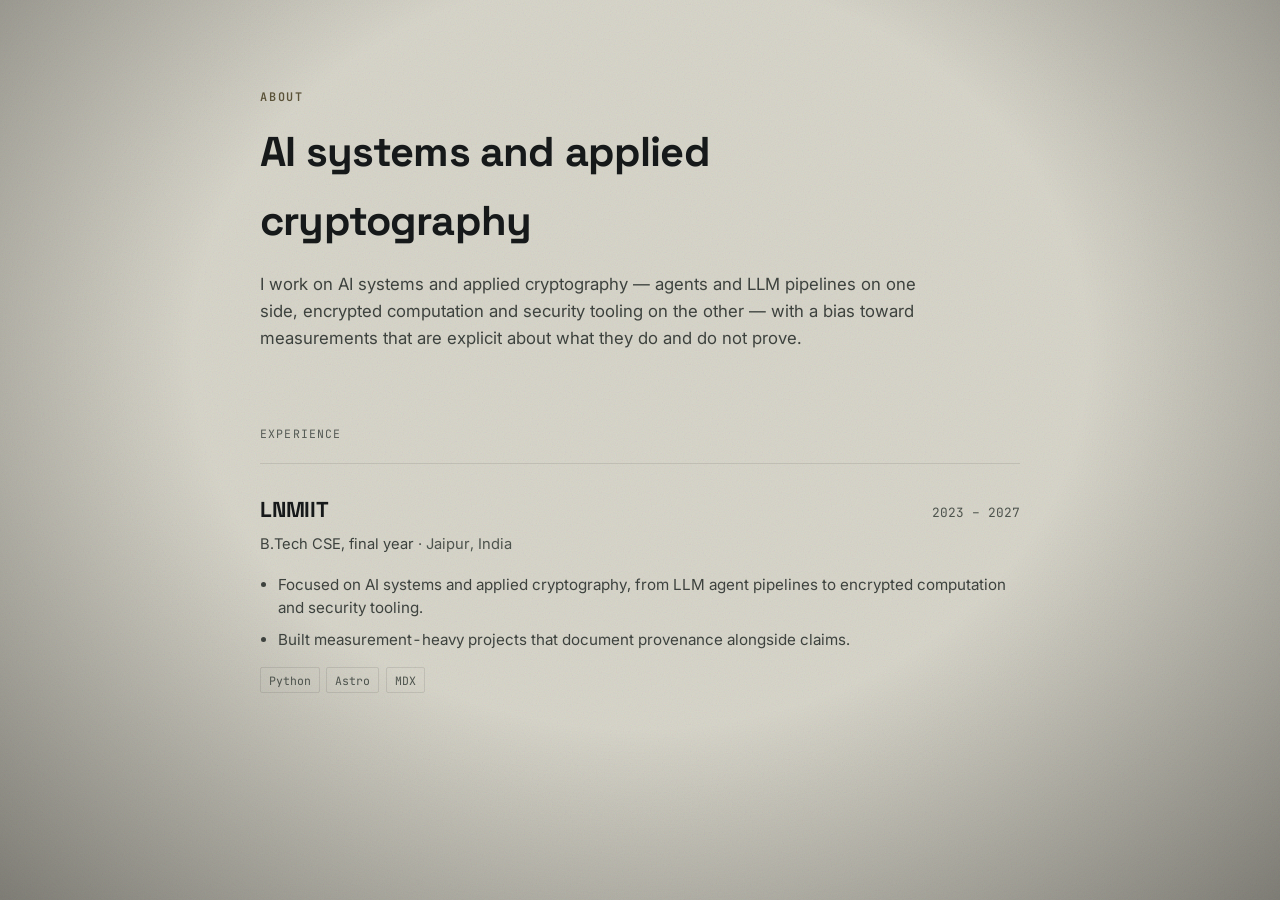
==== commit 1ddff2a7: "Deploy portfolio: project name-cloud with hover previews, stronger scroll parallax/grain (2026-09-12" ====
--- a/about/index.html
+++ b/about/index.html
@@ -1,7 +1,7 @@
 <!DOCTYPE html><html lang="en" data-astro-cid-37fxchfa> <head><meta charset="utf-8"><meta name="viewport" content="width=device-width, initial-scale=1"><meta name="description" content="AI systems and applied cryptography engineer — agent pipelines, encrypted computation, and security tooling."><link rel="canonical" href="https://raghavpathak.me/about/"><meta property="og:title" content="About | Raghav Pathak"><meta property="og:description" content="AI systems and applied cryptography engineer — agent pipelines, encrypted computation, and security tooling."><meta property="og:url" content="https://raghavpathak.me/about/"><meta property="og:type" content="website"><meta property="og:image" content="https://raghavpathak.me/og.png"><meta property="og:image:width" content="1200"><meta property="og:image:height" content="630"><meta name="twitter:card" content="summary_large_image"><title>About | Raghav Pathak</title><!-- Fonts load async so a slow/blocked font fetch can never stall the boot
          overlay's dismiss script (see note in global.css). The print-media
          swap trick keeps this <link> out of the render/script-blocking path;
-         <noscript> covers browsers with JS disabled. --><link rel="preconnect" href="https://fonts.googleapis.com"><link rel="preconnect" href="https://fonts.gstatic.com" crossorigin><link rel="stylesheet" href="https://fonts.googleapis.com/css2?family=Inter:wght@400;500;600;700&family=JetBrains+Mono:ital,wght@0,400;0,500;0,600;0,700;1,400&family=Space+Grotesk:wght@500;600;700&display=swap" media="print" onload="this.media='all'"><noscript><link rel="stylesheet" href="https://fonts.googleapis.com/css2?family=Inter:wght@400;500;600;700&family=JetBrains+Mono:ital,wght@0,400;0,500;0,600;0,700;1,400&family=Space+Grotesk:wght@500;600;700&display=swap"></noscript><link rel="stylesheet" href="/_astro/about.C1ewSdlQ.css">
+         <noscript> covers browsers with JS disabled. --><link rel="preconnect" href="https://fonts.googleapis.com"><link rel="preconnect" href="https://fonts.gstatic.com" crossorigin><link rel="stylesheet" href="https://fonts.googleapis.com/css2?family=Inter:wght@400;500;600;700&family=JetBrains+Mono:ital,wght@0,400;0,500;0,600;0,700;1,400&family=Space+Grotesk:wght@500;600;700&display=swap" media="print" onload="this.media='all'"><noscript><link rel="stylesheet" href="https://fonts.googleapis.com/css2?family=Inter:wght@400;500;600;700&family=JetBrains+Mono:ital,wght@0,400;0,500;0,600;0,700;1,400&family=Space+Grotesk:wght@500;600;700&display=swap"></noscript><link rel="stylesheet" href="/_astro/about.BxPxtZMS.css">
 <style>.about-page[data-astro-cid-kh7btl4r]{max-width:760px;margin:0 auto;padding:clamp(3rem,7vw,5.5rem) clamp(1.25rem,4vw,2rem) 6rem}.about-header[data-astro-cid-kh7btl4r]{margin-bottom:clamp(3rem,6vw,4.5rem)}.about-eyebrow[data-astro-cid-kh7btl4r]{display:block;font-family:var(--font-mono);font-size:.74rem;letter-spacing:.15em;color:var(--copper);font-weight:600;margin-bottom:.65rem}.about-title[data-astro-cid-kh7btl4r]{font-size:clamp(1.9rem,3.6vw,2.6rem);font-weight:800;letter-spacing:-.02em;margin:0 0 1rem;max-width:20ch}.about-sub[data-astro-cid-kh7btl4r]{font-size:1.05rem;line-height:1.6;color:var(--ink-dim);max-width:62ch;margin:0}.exp-section-label[data-astro-cid-kh7btl4r]{display:block;font-family:var(--font-mono);font-size:.72rem;text-transform:uppercase;letter-spacing:.1em;color:var(--ink-quiet);margin-bottom:1.25rem}.exp-entry[data-astro-cid-kh7btl4r]{padding:1.75rem 0;border-top:1px solid var(--rule)}.exp-entry[data-astro-cid-kh7btl4r]:first-of-type{border-top:1px solid var(--rule)}.exp-head[data-astro-cid-kh7btl4r]{display:flex;align-items:baseline;justify-content:space-between;gap:1rem;flex-wrap:wrap}.exp-org[data-astro-cid-kh7btl4r]{font-size:1.35rem;font-weight:700;letter-spacing:-.01em;margin:0;color:var(--ink)}.exp-period[data-astro-cid-kh7btl4r]{font-family:var(--font-mono);font-size:.8rem;color:var(--ink-quiet);white-space:nowrap}.exp-role[data-astro-cid-kh7btl4r]{color:var(--ink-dim);font-size:.92rem;margin:.3rem 0 1rem}.exp-location[data-astro-cid-kh7btl4r]{color:var(--ink-quiet)}.exp-did[data-astro-cid-kh7btl4r]{margin:0 0 1rem;padding-left:1.15rem;display:flex;flex-direction:column;gap:.5rem}.exp-did[data-astro-cid-kh7btl4r] li[data-astro-cid-kh7btl4r]{color:var(--ink-dim);line-height:1.55;font-size:.95rem}.exp-tools[data-astro-cid-kh7btl4r]{display:flex;flex-wrap:wrap;gap:.4rem}.exp-tool-chip[data-astro-cid-kh7btl4r]{font-family:var(--font-mono);font-size:.72rem;color:var(--ink-quiet);border:1px solid var(--rule);border-radius:var(--radius-sm);padding:.15rem .5rem}@media(max-width:640px){.about-page[data-astro-cid-kh7btl4r]{padding-top:2.5rem}}
 </style></head> <body data-astro-cid-37fxchfa> <div id="boot-overlay" class="boot-overlay" aria-hidden="true" data-astro-cid-qozdfemc> <div class="boot-scan-line" id="boot-scan-line" data-astro-cid-qozdfemc></div> <div class="boot-grid" data-astro-cid-qozdfemc> <div class="boot-main" data-astro-cid-qozdfemc> <div class="boot-emblem" data-astro-cid-qozdfemc> <span class="boot-emblem-dot" data-astro-cid-qozdfemc></span> <span class="boot-emblem-name" data-astro-cid-qozdfemc>RAGHAV PATHAK</span> </div> <div class="boot-scramble-line" id="boot-scramble-line" data-astro-cid-qozdfemc>INITIALIZING</div> <div class="boot-progress-wrapper" data-astro-cid-qozdfemc> <div class="boot-progress-track" data-astro-cid-qozdfemc> <div class="boot-progress-bar" id="boot-progress-bar" data-astro-cid-qozdfemc></div> </div> <div class="boot-counter" id="boot-counter" data-astro-cid-qozdfemc>0%</div> </div> </div> <div class="boot-log" id="boot-log" aria-hidden="true" data-astro-cid-qozdfemc></div> </div> </div> <script>
   (function() {
@@ -199,14 +199,18 @@
       lantern.style.display = 'none';
     }
 
-    // --- Slow parallax drift on the paper grain as the page scrolls ---
+    // --- Scroll-driven parallax on the paper grain: moves at a visibly different
+    // rate than the page content so scrolling itself reads as motion, not just
+    // content sliding by. Offset is capped so long pages can't drag the (finite)
+    // grain layer's edge into view.
     if (!reduceMotion) {
       var ticking = false;
       window.addEventListener('scroll', function() {
         if (ticking) return;
         ticking = true;
         requestAnimationFrame(function() {
-          var offset = window.scrollY * 0.035;
+          var maxOffset = window.innerHeight * 0.3;
+          var offset = Math.min(window.scrollY * 0.14, maxOffset);
           wrapper.style.setProperty('--parallax-y', offset.toFixed(1) + 'px');
           ticking = false;
         });
--- a/_astro/about.BxPxtZMS.css
+++ b/_astro/about.BxPxtZMS.css
@@ -0,0 +1 @@
+:root,[data-theme=modern]{--ground: #d6d4c8;--ground-mesh: none;--panel: #e4e2d6;--panel-glass: rgba(228, 226, 214, .86);--panel-hover: #ecebe0;--panel-border: rgba(22, 25, 26, .14);--ink: #16191a;--ink-dim: #3d423e;--ink-quiet: #4d534d;--rule: rgba(22, 25, 26, .1);--rule-bright: rgba(22, 25, 26, .2);--copper: #5a5238;--copper-glow: rgba(90, 82, 56, .15);--terracotta: #2f5d52;--terracotta-glow: rgba(47, 93, 82, .15);--sage: #4f6047;--sage-glow: rgba(79, 96, 71, .15);--indigo: #3d4c5c;--indigo-glow: rgba(61, 76, 92, .15);--sand: #2e2b22;--signal: #255c34;--signal-glow: rgba(37, 92, 52, .18);--cyan: #35566b;--cyan-glow: rgba(53, 86, 107, .12);--blue: #33465c;--emerald: #4f6047;--emerald-glow: rgba(79, 96, 71, .12);--amber: #5a5238;--violet: #584f5c;--measured: #5a5238;--sourced: #3d4c5c;--caveat: #2f5d52;--page-pad: clamp(16px, 3.5vw, 40px);--gutter: 44px;--radius-sm: 2px;--radius-md: 3px;--radius-lg: 4px;--radius-xl: 4px;--shadow-sm: 2px 2px 0 0 rgba(22, 25, 26, .18);--shadow-md: 4px 4px 0 0 rgba(22, 25, 26, .22);--shadow-lg: 6px 6px 0 0 rgba(22, 25, 26, .26);--shadow-warm: 3px 3px 0 0 rgba(47, 93, 82, .45);--tilt-shadow-color: rgba(22, 25, 26, .32);--video-accent: #7a3b3b;--font-mono: "JetBrains Mono", "IBM Plex Mono", ui-monospace, monospace;--font-sans: "Inter", system-ui, -apple-system, sans-serif;--font-display: "Space Grotesk", "Inter", sans-serif;--sidebar-w: 270px;--mobile-header-h: 64px;color-scheme:light}[data-theme=matrix]{--ground: #0d1410;--panel: #131c16;--panel-glass: rgba(19, 28, 22, .88);--panel-hover: #1a271f;--panel-border: rgba(139, 168, 136, .25);--ink: #e8f2e8;--ink-dim: #b4cbb7;--ink-quiet: #78977c;--rule: rgba(139, 168, 136, .12);--rule-bright: rgba(139, 168, 136, .22);--cyan: #8ba888;--cyan-glow: rgba(139, 168, 136, .25);--emerald: #8ba888;--measured: #8ba888;--caveat: #e07a5f;--copper: #d97746;--copper-glow: rgba(217, 119, 70, .15);--terracotta: #e07a5f;--terracotta-glow: rgba(224, 122, 95, .15);--sage: #8ba888;--sage-glow: rgba(139, 168, 136, .15);--indigo: #6b7fc4;--indigo-glow: rgba(107, 127, 196, .15);--sand: #e6ccb2;--signal: #3ddc6f;--signal-glow: rgba(61, 220, 111, .18);--blue: #5e81ac;--emerald-glow: rgba(139, 168, 136, .12);--amber: #d97746;--violet: #818cf8;--sourced: #6b7fc4;--shadow-sm: 2px 2px 0 0 rgba(0, 0, 0, .4);--shadow-md: 4px 4px 0 0 rgba(0, 0, 0, .45);--shadow-lg: 6px 6px 0 0 rgba(0, 0, 0, .5);--shadow-warm: 3px 3px 0 0 rgba(217, 119, 70, .45);--tilt-shadow-color: rgba(0, 0, 0, .55);--video-accent: #fca5a5;color-scheme:dark}[data-theme=amber]{--ground: #16120e;--panel: #1f1a14;--panel-glass: rgba(31, 26, 20, .88);--panel-hover: #2a231b;--panel-border: rgba(224, 122, 95, .25);--ink: #f8f1e9;--ink-dim: #ddc7b5;--ink-quiet: #a58c79;--rule: rgba(224, 122, 95, .12);--rule-bright: rgba(224, 122, 95, .22);--cyan: #e07a5f;--cyan-glow: rgba(224, 122, 95, .25);--emerald: #d97746;--measured: #e07a5f;--caveat: #e07a5f;--copper: #d97746;--copper-glow: rgba(217, 119, 70, .15);--terracotta: #e07a5f;--terracotta-glow: rgba(224, 122, 95, .15);--sage: #8ba888;--sage-glow: rgba(139, 168, 136, .15);--indigo: #6b7fc4;--indigo-glow: rgba(107, 127, 196, .15);--sand: #e6ccb2;--signal: #3ddc6f;--signal-glow: rgba(61, 220, 111, .18);--blue: #5e81ac;--emerald-glow: rgba(139, 168, 136, .12);--amber: #d97746;--violet: #818cf8;--sourced: #6b7fc4;--shadow-sm: 2px 2px 0 0 rgba(0, 0, 0, .4);--shadow-md: 4px 4px 0 0 rgba(0, 0, 0, .45);--shadow-lg: 6px 6px 0 0 rgba(0, 0, 0, .5);--shadow-warm: 3px 3px 0 0 rgba(217, 119, 70, .45);--tilt-shadow-color: rgba(0, 0, 0, .55);--video-accent: #fca5a5;color-scheme:dark}[data-theme=nord]{--ground: #181d24;--panel: #202731;--panel-glass: rgba(32, 39, 49, .88);--panel-hover: #29323f;--panel-border: rgba(107, 127, 196, .25);--ink: #f0f3f8;--ink-dim: #c8d3e2;--ink-quiet: #8696ad;--rule: rgba(107, 127, 196, .12);--rule-bright: rgba(107, 127, 196, .22);--cyan: #6b7fc4;--cyan-glow: rgba(107, 127, 196, .25);--emerald: #8ba888;--measured: #6b7fc4;--caveat: #e07a5f;--copper: #d97746;--copper-glow: rgba(217, 119, 70, .15);--terracotta: #e07a5f;--terracotta-glow: rgba(224, 122, 95, .15);--sage: #8ba888;--sage-glow: rgba(139, 168, 136, .15);--indigo: #6b7fc4;--indigo-glow: rgba(107, 127, 196, .15);--sand: #e6ccb2;--signal: #3ddc6f;--signal-glow: rgba(61, 220, 111, .18);--blue: #5e81ac;--emerald-glow: rgba(139, 168, 136, .12);--amber: #d97746;--violet: #818cf8;--sourced: #6b7fc4;--shadow-sm: 2px 2px 0 0 rgba(0, 0, 0, .4);--shadow-md: 4px 4px 0 0 rgba(0, 0, 0, .45);--shadow-lg: 6px 6px 0 0 rgba(0, 0, 0, .5);--shadow-warm: 3px 3px 0 0 rgba(217, 119, 70, .45);--tilt-shadow-color: rgba(0, 0, 0, .55);--video-accent: #fca5a5;color-scheme:dark}html{background:var(--ground);background-image:var(--ground-mesh);background-attachment:fixed;color:var(--ink);font-family:var(--font-sans);font-size:16px;line-height:1.65;font-variant-numeric:tabular-nums;-webkit-font-smoothing:antialiased;-moz-osx-font-smoothing:grayscale}body{margin:0;min-height:100vh;background:transparent;color:var(--ink)}a{color:var(--cyan);text-decoration:none;transition:color .15s ease}a:hover{color:var(--ink)}.ink-link{background-image:linear-gradient(currentColor,currentColor);background-repeat:no-repeat;background-position:0 100%;background-size:0% 1px;transition:background-size .35s cubic-bezier(.22,.9,.3,1),color .15s ease}.ink-link:hover{background-size:100% 1px}[data-draw-line]{position:relative}[data-draw-line]:before{content:"";position:absolute;top:0;left:0;width:100%;height:1px;background:var(--rule-bright);transform:scaleX(0);transform-origin:left center;transition:transform .9s cubic-bezier(.16,1,.3,1)}[data-draw-line].is-drawn:before{transform:scaleX(1)}[data-reveal]{opacity:0;transform:translateY(18px);transition:opacity .7s ease,transform .7s cubic-bezier(.16,1,.3,1)}[data-reveal].is-visible{opacity:1;transform:translateY(0)}@media(prefers-reduced-motion:reduce){[data-reveal]{opacity:1;transform:none;transition:none}[data-draw-line]:before{transform:scaleX(1);transition:none}a:not(.no-ink-underline){transition:none}}h1,h2,h3,h4,h5,h6{color:var(--ink);font-family:var(--font-display);letter-spacing:-.02em}code,pre,kbd{font-family:var(--font-mono)}img,svg{display:block;max-width:100%}button,input,textarea,select{font:inherit}::selection{background:#2f5d5259;color:var(--ink)}::-webkit-scrollbar{width:8px;height:8px}::-webkit-scrollbar-track{background:var(--ground)}::-webkit-scrollbar-thumb{background:var(--rule);border-radius:4px}::-webkit-scrollbar-thumb:hover{background:var(--rule-bright)}@keyframes radarPulse{0%{box-shadow:0 0 #2f5d52b3}70%{box-shadow:0 0 0 7px #2f5d5200}to{box-shadow:0 0 #2f5d5200}}@keyframes radarPulseEmerald{0%{box-shadow:0 0 #4f6242b3}70%{box-shadow:0 0 0 7px #4f624200}to{box-shadow:0 0 #4f624200}}@keyframes fadeIn{0%{opacity:0}to{opacity:1}}@keyframes fadeInUp{0%{opacity:0;transform:translateY(14px)}to{opacity:1;transform:translateY(0)}}@keyframes badgeShimmer{0%{background-position:-200% 0}to{background-position:200% 0}}@keyframes scanlineAnim{0%{transform:translateY(-100%)}to{transform:translateY(1000%)}}@keyframes flowTravel{0%{left:0%;opacity:0}20%{opacity:1}80%{opacity:1}to{left:100%;opacity:0}}@keyframes nodeGlowPulse{0%,to{border-color:#38bdf840;box-shadow:0 0 15px #38bdf80d}50%{border-color:#38bdf8b3;box-shadow:0 0 25px #38bdf833}}@keyframes emeraldGlowPulse{0%,to{border-color:#34d39940;box-shadow:0 0 15px #34d3990d}50%{border-color:#34d399bf;box-shadow:0 0 25px #34d39940}}@keyframes tokenStream{0%{transform:translateY(0) scale(.9);opacity:.3}50%{transform:translateY(-6px) scale(1.05);opacity:1}to{transform:translateY(0) scale(.9);opacity:.3}}@keyframes matchCross{0%{transform:scale(.95);opacity:.7}50%{transform:scale(1.05);opacity:1;filter:drop-shadow(0 0 12px rgba(16,185,129,.6))}to{transform:scale(.95);opacity:.7}}.interactive-bg-wrapper[data-astro-cid-t4ic7t5r]{position:fixed;inset:0;width:100vw;height:100vh;pointer-events:none;z-index:0;overflow:hidden;--parallax-y: 0px}.paper-vignette[data-astro-cid-t4ic7t5r]{position:absolute;inset:-5%;background:radial-gradient(ellipse at 50% 40%,transparent 45%,rgba(8,7,5,.5) 100%)}.paper-grain[data-astro-cid-t4ic7t5r]{position:absolute;inset:-25%;background-image:url("data:image/svg+xml,%3Csvg xmlns='http://www.w3.org/2000/svg' width='180' height='180'%3E%3Cfilter id='n'%3E%3CfeTurbulence type='fractalNoise' baseFrequency='0.85' numOctaves='2' stitchTiles='stitch'/%3E%3C/filter%3E%3Crect width='100%25' height='100%25' filter='url(%23n)'/%3E%3C/svg%3E");background-size:180px 180px;opacity:.14;mix-blend-mode:overlay;transform:translateY(var(--parallax-y));animation:grainDrift 22s steps(6) infinite}@keyframes grainDrift{0%{background-position:0% 0%}20%{background-position:-8% 3%}40%{background-position:5% -6%}60%{background-position:-4% -3%}80%{background-position:7% 6%}to{background-position:0% 0%}}.lantern-glow[data-astro-cid-t4ic7t5r]{position:absolute;top:0;left:0;width:520px;height:520px;border-radius:50%;background:radial-gradient(circle,rgba(47,93,82,.18) 0%,rgba(47,93,82,.08) 38%,transparent 70%);filter:blur(10px);opacity:0;transition:opacity .6s ease;will-change:transform}.lantern-glow[data-astro-cid-t4ic7t5r].is-lit{opacity:1}@media(prefers-reduced-motion:reduce){.paper-grain[data-astro-cid-t4ic7t5r]{animation:none}}.boot-overlay[data-astro-cid-qozdfemc]{position:fixed;inset:0;z-index:99999;background:var(--ground);display:flex;align-items:center;justify-content:center;transition:opacity .35s cubic-bezier(.16,1,.3,1),transform .35s cubic-bezier(.16,1,.3,1);cursor:default;user-select:none;overflow:hidden;animation:boot-hard-timeout 0s 4s forwards}@keyframes boot-hard-timeout{to{opacity:0;visibility:hidden;pointer-events:none}}.boot-overlay[data-astro-cid-qozdfemc].boot-fade-out{opacity:0;transform:scale(1.02);pointer-events:none}.boot-scan-line[data-astro-cid-qozdfemc]{position:absolute;left:0;right:0;top:0;height:1px;background:var(--signal);box-shadow:0 0 12px 1px var(--signal-glow, var(--signal));animation:bootScanSweep 1.7s cubic-bezier(.16,1,.3,1) 1}@keyframes bootScanSweep{0%{transform:translateY(0);opacity:.9}to{transform:translateY(100vh);opacity:0}}.boot-grid[data-astro-cid-qozdfemc]{display:flex;align-items:center;gap:clamp(2rem,6vw,5rem);padding:0 clamp(1.5rem,5vw,3rem)}.boot-main[data-astro-cid-qozdfemc]{display:flex;flex-direction:column;align-items:flex-start;gap:1.25rem;font-family:var(--font-mono, monospace)}.boot-emblem[data-astro-cid-qozdfemc]{display:flex;align-items:center;gap:.6rem}.boot-emblem-dot[data-astro-cid-qozdfemc]{width:6px;height:6px;border-radius:50%;background:var(--signal);box-shadow:0 0 8px var(--signal-glow, var(--signal));animation:emblemPulse 1.2s infinite ease-in-out alternate}@keyframes emblemPulse{0%{opacity:.4;transform:scale(.9)}to{opacity:1;transform:scale(1.1)}}.boot-emblem-name[data-astro-cid-qozdfemc]{font-size:.78rem;letter-spacing:.22em;color:var(--ink);font-weight:600}.boot-scramble-line[data-astro-cid-qozdfemc]{font-size:.75rem;letter-spacing:.15em;color:var(--ink-quiet);height:1.2rem;display:flex;align-items:center}.boot-progress-wrapper[data-astro-cid-qozdfemc]{display:flex;flex-direction:column;align-items:flex-start;gap:.5rem;width:220px}.boot-progress-track[data-astro-cid-qozdfemc]{width:100%;height:2px;background:var(--rule-bright);border-radius:9999px;overflow:hidden}.boot-progress-bar[data-astro-cid-qozdfemc]{width:0%;height:100%;background:var(--signal);border-radius:9999px;transition:width .05s linear}.boot-counter[data-astro-cid-qozdfemc]{font-size:.68rem;color:var(--ink-quiet);letter-spacing:.08em;font-family:var(--font-mono)}.boot-log[data-astro-cid-qozdfemc]{display:flex;flex-direction:column;gap:.35rem;font-family:var(--font-mono);font-size:.68rem;min-width:220px}.boot-log-line{display:flex;gap:.6rem;color:var(--ink-quiet);animation:bootLogIn .25s ease both}.boot-log-idx{color:var(--rule-bright)}@keyframes bootLogIn{0%{opacity:0;transform:translate(4px)}to{opacity:1;transform:translate(0)}}@media(max-width:640px){.boot-grid[data-astro-cid-qozdfemc]{flex-direction:column;align-items:flex-start;gap:1.5rem}.boot-log[data-astro-cid-qozdfemc]{display:none}}body{margin:0;padding:0;min-height:100vh;overflow-x:hidden}
